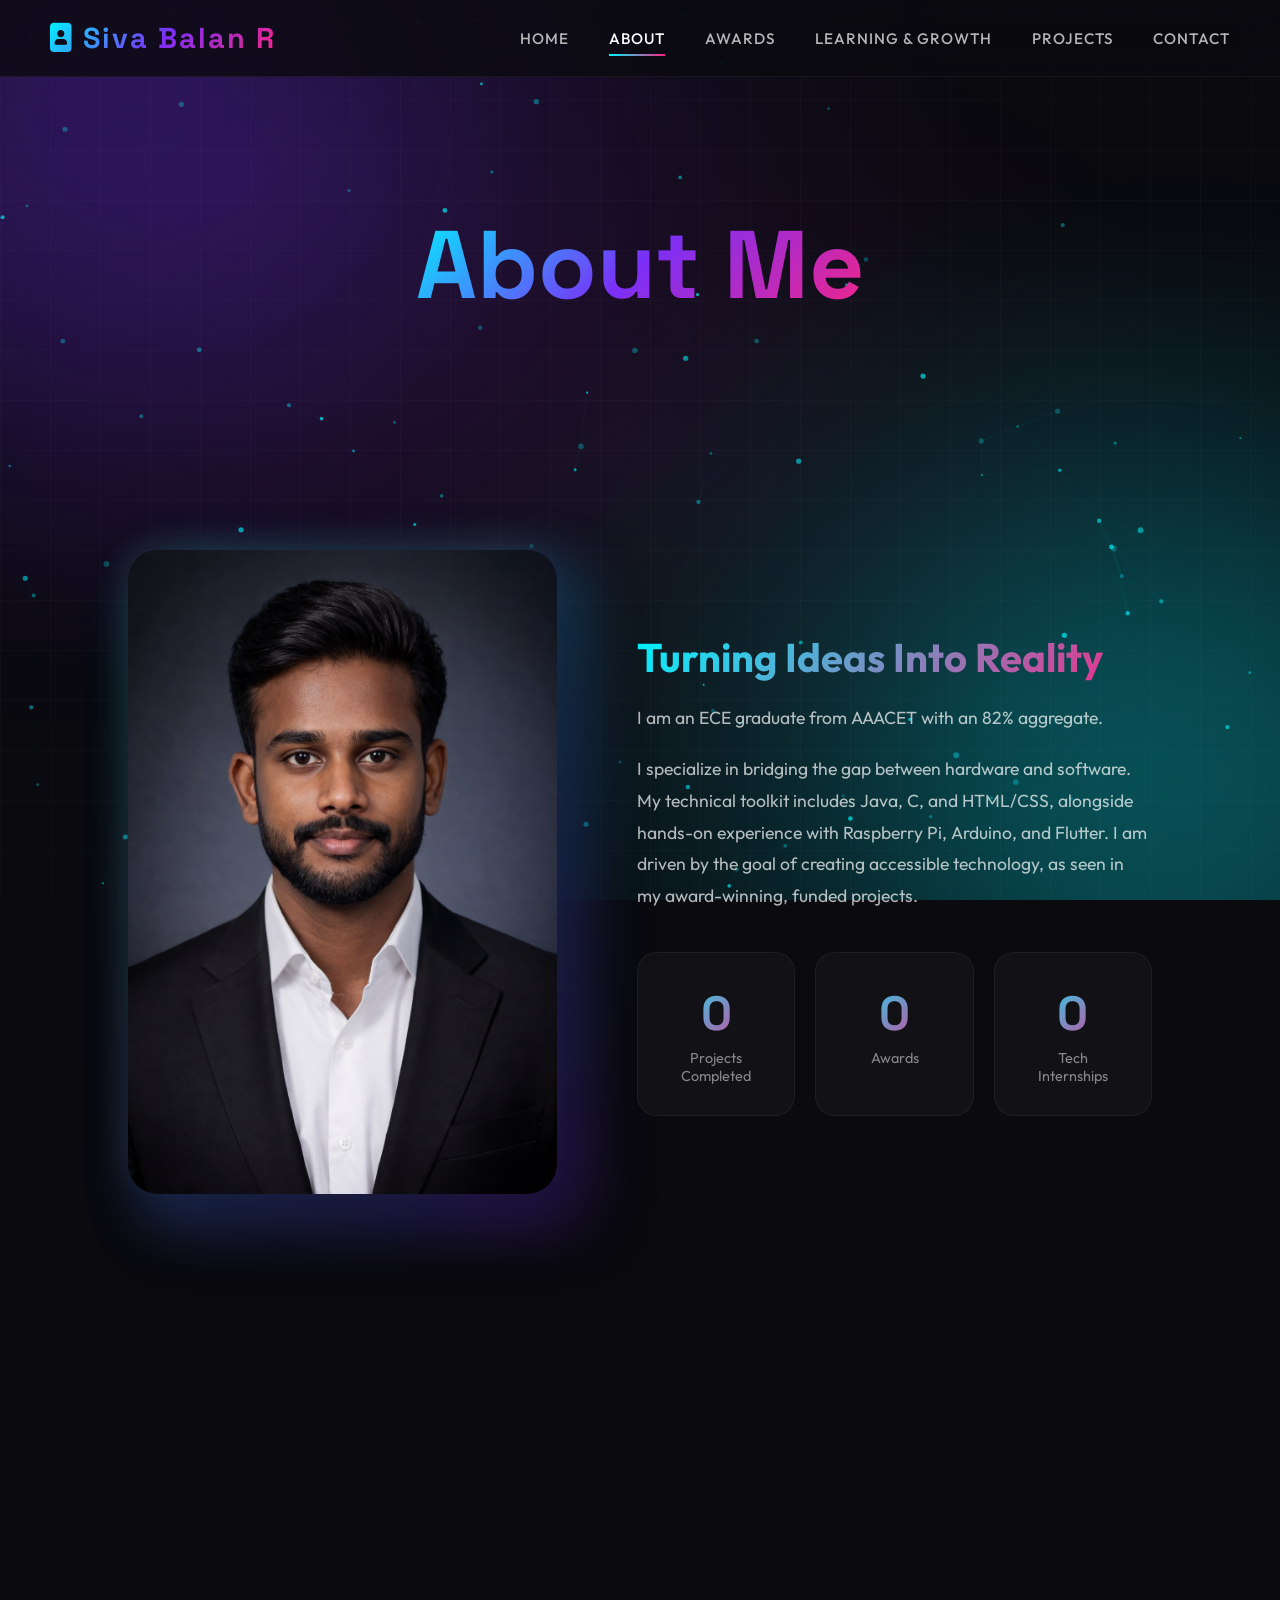
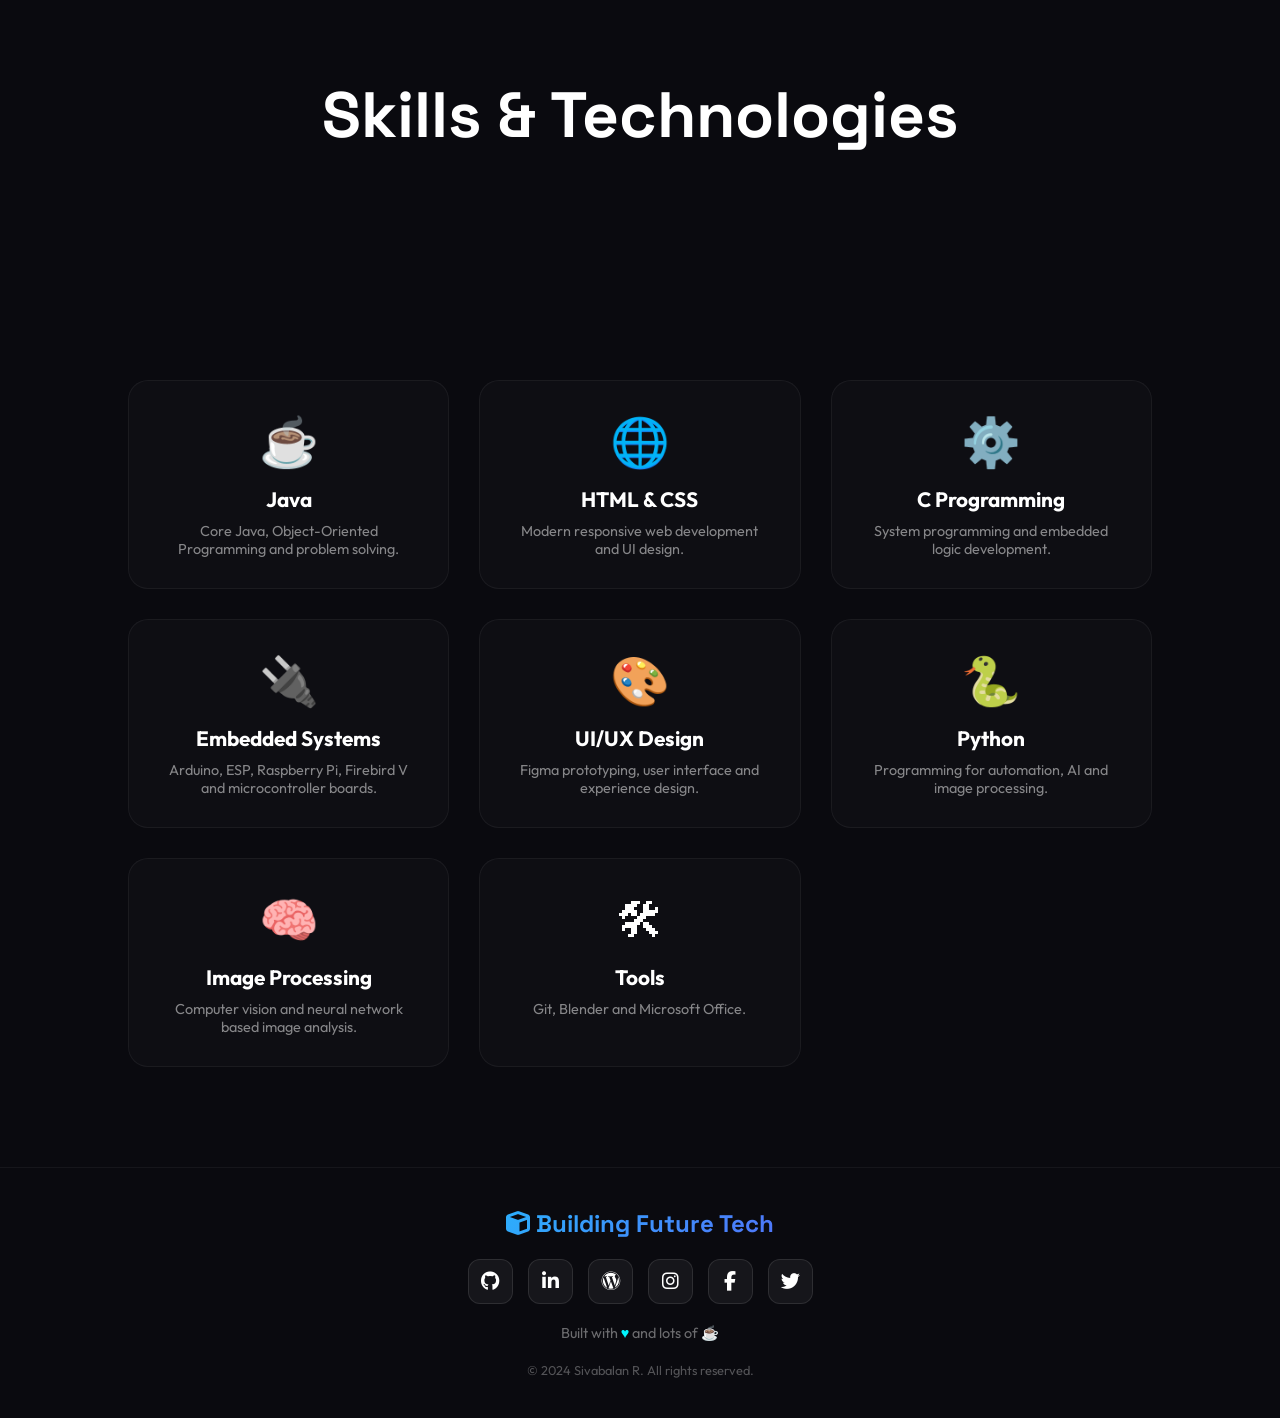
==== about.html @ 61c33114 "first commit" ====
<!-- about.html -->
<!DOCTYPE html>
<html lang="en">
<head>
    <meta charset="UTF-8">
    <meta name="viewport" content="width=device-width, initial-scale=1.0">
    <title>Portfolio | About Me</title>
    <link href="https://fonts.googleapis.com/css2?family=Outfit:wght@300;400;500;600;700;800&family=Space+Grotesk:wght@300;400;500;600;700&display=swap" rel="stylesheet">
    <link rel="stylesheet" href="https://cdnjs.cloudflare.com/ajax/libs/font-awesome/6.4.0/css/all.min.css">
    <link rel="stylesheet" href="css/Style.css">
</head>
<body>
    <div class="bg-container">
        <div class="bg-gradient"></div>
        <div class="bg-grid"></div>
        <div class="bg-glow bg-glow-1"></div>
        <div class="bg-glow bg-glow-2"></div>
        <canvas id="particles"></canvas>
    </div>

    <header>
        <div class="logo"><i class="fas fa-portrait"></i> Siva Balan R</div>
        <nav>
            <ul>
                <li><a href="index.html">Home</a></li>
                <li><a href="about.html" class="active">About</a></li>
                <li><a href="Awards.html">Awards</a></li>
                <li><a href="Course.html">Learning & Growth</a></li>
                <li><a href="projects.html">Projects</a></li>
                <li><a href="contact.html">Contact</a></li>
            </ul>
        </nav>
    </header>

    <section class="page-title"><h1>About Me</h1></section>

    <section class="about-section">
        <div class="about-container">
            <div class="about-image-wrapper">
                <div class="about-image-glow"></div>
                <img src="images/profile.png" alt="Profile" class="about-image">
            </div>
            <div class="about-content">
                <h2>Turning Ideas Into Reality</h2>
                <p>I am an ECE graduate from AAACET with an 82% aggregate. </p>
                <p>I specialize in bridging the gap between hardware and software. My technical toolkit includes Java, C, and HTML/CSS, alongside hands-on experience with Raspberry Pi, Arduino, and Flutter. I am driven by the goal of creating accessible technology, as seen in my award-winning, funded projects.</p>
                <div class="stats-grid">
                    <div class="stat-item"><div class="stat-number" data-count="5">0</div><div class="stat-label">Projects Completed</div></div>
                    <div class="stat-item"><div class="stat-number" data-count="10">0</div><div class="stat-label">Awards</div></div>
                    <div class="stat-item"><div class="stat-number" data-count="1">0</div><div class="stat-label">Tech Internships</div></div>
                </div>
            </div>
        </div>
    </section>

    <section class="skills-section">
        <div class="section-header"><h2 class="section-title">Skills & Technologies</h2></div>
        <div class="skills-grid">

    <div class="skill-card">
        <div class="skill-icon">☕</div>
        <h4>Java</h4>
        <p>Core Java, Object-Oriented Programming and problem solving.</p>
    </div>

    <div class="skill-card">
        <div class="skill-icon">🌐</div>
        <h4>HTML & CSS</h4>
        <p>Modern responsive web development and UI design.</p>
    </div>

    <div class="skill-card">
        <div class="skill-icon">⚙️</div>
        <h4>C Programming</h4>
        <p>System programming and embedded logic development.</p>
    </div>

    <div class="skill-card">
        <div class="skill-icon">🔌</div>
        <h4>Embedded Systems</h4>
        <p>Arduino, ESP, Raspberry Pi, Firebird V and microcontroller boards.</p>
    </div>

    <div class="skill-card">
        <div class="skill-icon">🎨</div>
        <h4>UI/UX Design</h4>
        <p>Figma prototyping, user interface and experience design.</p>
    </div>

    <div class="skill-card">
        <div class="skill-icon">🐍</div>
        <h4>Python</h4>
        <p>Programming for automation, AI and image processing.</p>
    </div>

    <div class="skill-card">
        <div class="skill-icon">🧠</div>
        <h4>Image Processing</h4>
        <p>Computer vision and neural network based image analysis.</p>
    </div>

    <div class="skill-card">
        <div class="skill-icon">🛠</div>
        <h4>Tools</h4>
        <p>Git, Blender and Microsoft Office.</p>
    </div>

</div>
    </section>

    <footer>
        <div class="footer-logo"><i class="fas fa-cube"></i> Building Future Tech</div>
        <div class="footer-social">
            <a href="https://github.com/siva-balan-1" target="_blank" rel="noopener noreferrer" class="social-link">
                <i class="fab fa-github"></i>
            </a>

            <a href="https://www.linkedin.com/in/siva-balan-r-466420249/" target="_blank" rel="noopener noreferrer" class="social-link">
                <i class="fab fa-linkedin-in"></i>
            </a>

            <a href="https://sivabalantechloky.wordpress.com" target="_blank" rel="noopener noreferrer" class="social-link">
              <i class="fab fa-wordpress"></i>
            </a>

            <a href="https://www.instagram.com/ps_devils_king_0_0_1/" target="_blank" rel="noopener noreferrer" class="social-link">
                <i class="fab fa-instagram"></i>
            </a>

            <a href="https://www.facebook.com/Sivabalan001/" target="_blank" rel="noopener noreferrer" class="social-link">
                <i class="fab fa-facebook-f"></i>
            </a>

            <a href="https://x.com/SivaBal77490741" target="_blank" rel="noopener noreferrer" class="social-link">
                <i class="fab fa-twitter"></i>
            </a>
        </div>
        <div class="footer-tagline"><p>Built with <span>♥</span> and lots of <span>☕</span></p></div>
        <div class="footer-credit"><p>© 2024 Sivabalan R. All rights reserved.</p></div>
    </footer>

    <script>
        const canvas = document.getElementById('particles');
        const ctx = canvas.getContext('2d');
        let particles = [];
        function resizeCanvas() { canvas.width = window.innerWidth; 
canvas.height = window.innerHeight; }
        resizeCanvas(); window.addEventListener('resize', resizeCanvas);
        class Particle { constructor() { this.x = Math.random() * 
canvas.width; this.y = Math.random() * canvas.height; this.size = 
Math.random() * 2 + 1; this.speedX = (Math.random() - 0.5) * 0.5; 
this.speedY = (Math.random() - 0.5) * 0.5; this.opacity = Math.random() * 
0.5 + 0.2; } update() { this.x += this.speedX; this.y += this.speedY; if 
(this.x < 0 || this.x > canvas.width) this.speedX *= -1; if (this.y < 0 || 
this.y > canvas.height) this.speedY *= -1; } draw() { ctx.beginPath(); 
ctx.arc(this.x, this.y, this.size, 0, Math.PI * 2); ctx.fillStyle = 
`rgba(0, 245, 255, ${this.opacity})`; ctx.fill(); } }
        for (let i = 0; i < 100; i++) particles.push(new Particle());
        function animateParticles() { ctx.clearRect(0, 0, canvas.width, 
canvas.height); particles.forEach(p => { p.update(); p.draw(); }); 
particles.forEach((p1, i) => { particles.slice(i + 1).forEach(p2 => { 
const dx = p1.x - p2.x, dy = p1.y - p2.y, dist = Math.sqrt(dx*dx + dy*dy); 
if (dist < 150) { ctx.beginPath(); ctx.strokeStyle = `rgba(0, 245, 255, 
${0.1 * (1 - dist/150)})`; ctx.lineWidth = 0.5; ctx.moveTo(p1.x, p1.y); 
ctx.lineTo(p2.x, p2.y); ctx.stroke(); } }); }); 
requestAnimationFrame(animateParticles); }
        animateParticles();
        
        // Counter Animation
        document.querySelectorAll('.stat-number').forEach(counter => {
            const target = parseInt(counter.getAttribute('data-count'));
            const duration = 2000, step = target / (duration/16);
            let current = 0;
            const update = () => { current += step; if (current < target) 
{ counter.textContent = Math.floor(current); 
requestAnimationFrame(update); } else counter.textContent = target + '+'; 
};
            new IntersectionObserver(e => { if(e[0].isIntersecting){ 
update(); this.unobserve(e[0].target); 
}}).observe(counter.closest('.stat-item'));
        });
    </script>
</body>
</html>
---- css/Style.css ----
/* ============================================
   PORTFOLIO STYLES - Shared CSS
   ============================================ */

/* Reset & Base */
* {
    margin: 0;
    padding: 0;
    box-sizing: border-box;
}

/* CSS Variables - Colors */
:root {
    --primary: #00f5ff;      /* Cyan - main color */
    --secondary: #7b2ff7;   /* Purple */
    --accent: #f72585;       /* Pink */
    --dark: #0a0a0f;        /* Dark background */
    --light: #ffffff;        /* White text */
}

/* Body */
body {
    font-family: 'Outfit', sans-serif;
    background: var(--dark);
    color: var(--light);
    overflow-x: hidden;
}

/* ============================================
   BACKGROUND EFFECTS
   ============================================ */
.bg-container {
    position: fixed;
    top: 0;
    left: 0;
    width: 100%;
    height: 100%;
    z-index: -1;
    overflow: hidden;
}

.bg-gradient {
    position: absolute;
    width: 100%;
    height: 100%;
    background: 
        radial-gradient(ellipse at 20% 20%, rgba(123, 47, 247, 0.15) 0%, transparent 50%),
        radial-gradient(ellipse at 80% 80%, rgba(0, 245, 255, 0.1) 0%, transparent 50%),
        radial-gradient(ellipse at 50% 50%, rgba(247, 37, 133, 0.05) 0%, transparent 70%);
}

.bg-grid {
    position: absolute;
    width: 100%;
    height: 100%;
    background-image: 
        linear-gradient(rgba(255,255,255,0.02) 1px, transparent 1px),
        linear-gradient(90deg, rgba(255,255,255,0.02) 1px, transparent 1px);
    background-size: 50px 50px;
    animation: gridMove 20s linear infinite;
}

@keyframes gridMove {
    0% { transform: perspective(500px) rotateX(60deg) translateY(0); }
    100% { transform: perspective(500px) rotateX(60deg) translateY(50px); 
}
}

.bg-glow {
    position: absolute;
    width: 600px;
    height: 600px;
    border-radius: 50%;
    filter: blur(150px);
    opacity: 0.3;
    animation: glowFloat 10s ease-in-out infinite;
}

.bg-glow-1 {
    background: var(--secondary);
    top: -200px;
    left: -200px;
}

.bg-glow-2 {
    background: var(--primary);
    bottom: -200px;
    right: -200px;
    animation-delay: -5s;
}

@keyframes glowFloat {
    0%, 100% { transform: translate(0, 0) scale(1); }
    50% { transform: translate(50px, 30px) scale(1.1); }
}

#particles {
    position: absolute;
    width: 100%;
    height: 100%;
}

/* ============================================
   HEADER / NAVIGATION
   ============================================ */
header {
    position: fixed;
    top: 0;
    left: 0;
    width: 100%;
    padding: 20px 50px;
    display: flex;
    justify-content: space-between;
    align-items: center;
    z-index: 1000;
    background: rgba(10, 10, 15, 0.8);
    backdrop-filter: blur(20px);
    border-bottom: 1px solid rgba(255, 255, 255, 0.05);
}

.logo {
    font-family: 'Space Grotesk', sans-serif;
    font-size: 1.8rem;
    font-weight: 800;
    background: linear-gradient(135deg, var(--primary), var(--secondary), var(--accent));
    -webkit-background-clip: text;
    -webkit-text-fill-color: transparent;
    letter-spacing: 2px;
}

nav ul {
    display: flex;
    list-style: none;
    gap: 40px;
}

nav a {
    color: rgba(255, 255, 255, 0.7);
    text-decoration: none;
    font-weight: 500;
    font-size: 0.95rem;
    position: relative;
    padding: 8px 0;
    transition: 0.3s;
    text-transform: uppercase;
    letter-spacing: 1px;
}

nav a::before {
    content: '';
    position: absolute;
    bottom: 0;
    left: 50%;
    width: 0;
    height: 2px;
    background: linear-gradient(90deg, var(--primary), var(--accent));
    transition: 0.3s;
    transform: translateX(-50%);
}

nav a:hover,
nav a.active {
    color: var(--light);
}

nav a:hover::before,
nav a.active::before {
    width: 100%;
}

/* ============================================
   HERO SECTION
   ============================================ */
.hero {
    min-height: 100vh;
    display: flex;
    align-items: center;
    justify-content: center;
    position: relative;
    padding: 0 10%;
}

.hero-content {
    text-align: center;
    z-index: 1;
}

.hero-badge {
    display: inline-block;
    padding: 10px 25px;
    background: rgba(255, 255, 255, 0.05);
    border: 1px solid rgba(255, 255, 255, 0.1);
    border-radius: 50px;
    font-size: 0.9rem;
    color: var(--primary);
    margin-bottom: 30px;
    backdrop-filter: blur(10px);
    animation: fadeInUp 0.8s ease forwards;
}

.hero h1 {
    font-family: 'Space Grotesk', sans-serif;
    font-size: clamp(3rem, 8vw, 7rem);
    font-weight: 800;
    line-height: 1.1;
    margin-bottom: 20px;
    animation: fadeInUp 0.8s ease 0.2s forwards;
    opacity: 0;
}

.hero h1 .line {
    display: block;
}

.hero h1 .gradient-text {
    background: linear-gradient(135deg, var(--primary), var(--secondary), var(--accent));
    -webkit-background-clip: text;
    -webkit-text-fill-color: transparent;
    background-size: 200% 200%;
    animation: gradientShift 5s ease infinite;
}

@keyframes gradientShift {
    0%, 100% { background-position: 0% 50%; }
    50% { background-position: 100% 50%; }
}

.hero p {
    font-size: 1.3rem;
    color: rgba(255, 255, 255, 0.6);
    max-width: 600px;
    margin: 0 auto 40px;
    animation: fadeInUp 0.8s ease 0.4s forwards;
    opacity: 0;
}

.hero-buttons {
    display: flex;
    gap: 20px;
    justify-content: center;
    animation: fadeInUp 0.8s ease 0.6s forwards;
    opacity: 0;
}

@keyframes fadeInUp {
    from {
        opacity: 0;
        transform: translateY(30px);
    }
    to {
        opacity: 1;
        transform: translateY(0);
    }
}

/* Buttons */
.btn {
    padding: 16px 40px;
    font-size: 1rem;
    font-weight: 600;
    border-radius: 50px;
    text-decoration: none;
    transition: all 0.4s;
    text-transform: uppercase;
    letter-spacing: 1px;
}

.btn-primary {
    background: linear-gradient(135deg, var(--primary), var(--secondary));
    color: var(--dark);
    border: none;
    box-shadow: 0 10px 40px rgba(0, 245, 255, 0.3);
}

.btn-primary:hover {
    transform: translateY(-5px) scale(1.05);
    box-shadow: 0 20px 60px rgba(0, 245, 255, 0.5);
}

.btn-outline {
    background: transparent;
    color: var(--light);
    border: 2px solid rgba(255, 255, 255, 0.3);
}

.btn-outline:hover {
    border-color: var(--primary);
    transform: translateY(-5px);
}

/* ============================================
   FLOATING SHAPES
   ============================================ */
.floating-shapes {
    position: absolute;
    width: 100%;
    height: 100%;
    pointer-events: none;
}

.shape {
    position: absolute;
    border: 2px solid rgba(255, 255, 255, 0.1);
    animation: float 6s ease-in-out infinite;
}

.shape-1 {
    width: 100px;
    height: 100px;
    top: 20%;
    left: 10%;
    border-radius: 30% 70% 70% 30% / 30% 30% 70% 70%;
}

.shape-2 {
    width: 150px;
    height: 150px;
    top: 60%;
    right: 15%;
    border-radius: 50%;
    animation-delay: -2s;
}

.shape-3 {
    width: 80px;
    height: 80px;
    bottom: 20%;
    left: 20%;
    border-radius: 50% 0 50% 0;
    animation-delay: -4s;
}

.shape-4 {
    width: 120px;
    height: 120px;
    top: 30%;
    right: 25%;
    transform: rotate(45deg);
    animation-delay: -1s;
}

@keyframes float {
    0%, 100% {
        transform: translateY(0) rotate(0deg);
        opacity: 0.3;
    }
    50% {
        transform: translateY(-30px) rotate(10deg);
        opacity: 0.6;
    }
}

/* Scroll Indicator */
.scroll-indicator {
    position: absolute;
    bottom: 40px;
    left: 50%;
    transform: translateX(-50%);
    display: flex;
    flex-direction: column;
    align-items: center;
    gap: 10px;
}

.scroll-indicator span {
    font-size: 0.8rem;
    color: rgba(255, 255, 255, 0.5);
    text-transform: uppercase;
    letter-spacing: 2px;
}

.mouse {
    width: 26px;
    height: 40px;
    border: 2px solid rgba(255, 255, 255, 0.5);
    border-radius: 20px;
    position: relative;
}

.mouse::before {
    content: '';
    position: absolute;
    top: 8px;
    left: 50%;
    width: 4px;
    height: 8px;
    background: var(--primary);
    border-radius: 2px;
    transform: translateX(-50%);
    animation: scrollMouse 2s ease-in-out infinite;
}

@keyframes scrollMouse {
    0%, 100% { opacity: 1; top: 8px; }
    50% { opacity: 0.3; top: 20px; }
}

/* ============================================
   PAGE & SECTION TITLES
   ============================================ */
.page-title, .section-title {
    min-height: 50vh;
    display: flex;
    align-items: center;
    justify-content: center;
    padding-top: 80px; /* adds space from top */
}

/* Projects page H1 title */
.page-title h1 {
    font-family: 'Space Grotesk', sans-serif;
    font-size: clamp(3rem, 8vw, 6rem);
    font-weight: 800;
    text-align: center;
    animation: titleFloat 3s ease-in-out infinite;
    background: linear-gradient(135deg, var(--primary), var(--secondary), var(--accent));
    -webkit-background-clip: text;
    -webkit-text-fill-color: transparent;
}

/* Achievements & other section H2 titles */
.section-title h2 {
    font-family: 'Space Grotesk', sans-serif;
    font-size: clamp(3rem, 8vw, 6rem);
    font-weight: 800;
    text-align: center;
    animation: titleFloat 3s ease-in-out infinite;
    background: linear-gradient(135deg, var(--primary), var(--secondary), var(--accent));
    -webkit-background-clip: text;
    -webkit-text-fill-color: transparent;
}

/* Floating animation */
@keyframes titleFloat {
    0%, 100% { transform: translateY(0); }
    50% { transform: translateY(-15px); }
}

/* ============================================
   SECTIONS GENERAL
   ============================================ */
.features,
.about-section,
.services-section,
.projects-section,
.skills-section,
.contact-section {
    min-height: 100vh;
    padding: 100px 10%;
    position: relative;
}

.section-header {
    text-align: center;
    margin-bottom: 80px;
}

.section-title {
    font-family: 'Space Grotesk', sans-serif;
    font-size: clamp(2.5rem, 5vw, 4rem);
    font-weight: 700;
}

/* ============================================
   FEATURES / SERVICES CARDS
   ============================================ */
.features-container,
.services-grid {
    display: grid;
    grid-template-columns: repeat(auto-fit, minmax(300px, 1fr));
    gap: 30px;
}

.feature-card,
.service-card {
    padding: 40px;
    background: rgba(255, 255, 255, 0.02);
    border: 1px solid rgba(255, 255, 255, 0.05);
    border-radius: 30px;
    text-align: center;
    transition: all 0.4s;
}

.feature-card:hover,
.service-card:hover {
    transform: translateY(-15px);
    border-color: var(--primary);
    box-shadow: 0 20px 50px rgba(0, 245, 255, 0.1);
}

.feature-icon,
.service-icon {
    width: 80px;
    height: 80px;
    background: linear-gradient(135deg, var(--primary), var(--secondary));
    border-radius: 20px;
    display: flex;
    align-items: center;
    justify-content: center;
    font-size: 2rem;
    margin: 0 auto 25px;
}

.feature-card h3,
.service-card h3 {
    font-size: 1.5rem;
    margin-bottom: 15px;
}

.feature-card p,
.service-card p {
    color: rgba(255, 255, 255, 0.6);
    line-height: 1.7;
}

/* ============================================
   ABOUT SECTION
   ============================================ */
.about-container {
    display: grid;
    grid-template-columns: 1fr 1.2fr;
    gap: 80px;
    align-items: center;
}

.about-image-wrapper {
    position: relative;
    perspective: 1000px;
}

.about-image {
    width: 100%;
    border-radius: 30px;
    transform: rotateY(0deg) rotateX(0deg);
    transition: all 0.5s ease;
    box-shadow: 30px 30px 60px rgba(0, 0, 0, 0.5), -10px -10px 30px 
rgba(255, 255, 255, 0.05);
}

.about-image-wrapper:hover .about-image {
    transform: rotateY(10deg) rotateX(5deg) translateZ(20px);
}

.about-image-glow {
    position: absolute;
    width: 100%;
    height: 100%;
    background: linear-gradient(135deg, var(--primary), var(--secondary));
    border-radius: 30px;
    top: 20px;
    left: 20px;
    z-index: -1;
    opacity: 0.5;
    filter: blur(30px);
}

.about-content h2 {
    font-size: 2.5rem;
    margin-bottom: 20px;
    background: linear-gradient(135deg, var(--primary), var(--accent));
    -webkit-background-clip: text;
    -webkit-text-fill-color: transparent;
}

.about-content p {
    font-size: 1.1rem;
    color: rgba(255, 255, 255, 0.7);
    line-height: 1.8;
    margin-bottom: 20px;
}

/* Stats */
.stats-grid {
    display: grid;
    grid-template-columns: repeat(3, 1fr);
    gap: 20px;
    margin-top: 40px;
}

.stat-item {
    text-align: center;
    padding: 30px;
    background: rgba(255, 255, 255, 0.03);
    border: 1px solid rgba(255, 255, 255, 0.05);
    border-radius: 20px;
    transition: all 0.3s;
}

.stat-item:hover {
    transform: translateY(-10px);
    background: rgba(255, 255, 255, 0.08);
    border-color: var(--primary);
}

.stat-number {
    font-family: 'Space Grotesk', sans-serif;
    font-size: 3rem;
    font-weight: 700;
    background: linear-gradient(135deg, var(--primary), var(--accent));
    -webkit-background-clip: text;
    -webkit-text-fill-color: transparent;
}

.stat-label {
    font-size: 0.9rem;
    color: rgba(255, 255, 255, 0.5);
    margin-top: 5px;
}

/* Skills Grid */
.skills-grid {
    display: grid;
    grid-template-columns: repeat(auto-fit, minmax(250px, 1fr));
    gap: 30px;
}

.skill-card {
    padding: 30px;
    background: rgba(255, 255, 255, 0.02);
    border: 1px solid rgba(255, 255, 255, 0.05);
    border-radius: 20px;
    text-align: center;
    transition: all 0.4s;
}

.skill-card:hover {
    transform: translateY(-10px) rotateX(5deg);
    border-color: rgba(255, 255, 255, 0.2);
}

.skill-icon {
    font-size: 3rem;
    margin-bottom: 15px;
}

.skill-card h4 {
    font-size: 1.3rem;
    margin-bottom: 10px;
}

.skill-card p {
    font-size: 0.9rem;
    color: rgba(255, 255, 255, 0.5);
}

/* ============================================
   PROJECTS GRID
   ============================================ */
.projects-grid {
    display: grid;
    grid-template-columns: repeat(auto-fit, minmax(400px, 1fr));
    gap: 40px;
}

.project-card {
    border-radius: 30px;
    overflow: hidden;
    position: relative;
    aspect-ratio: 4/3;
    cursor: pointer;
    transform-style: preserve-3d;
    transition: all 0.5s ease;
}

.project-card:hover {
    transform: translateZ(30px) scale(1.02);
}

.project-image {
    position: absolute;
    width: 100%;
    height: 100%;
}

.project-image img {
    width: 100%;
    height: 100%;
    object-fit: cover;
    transition: all 0.5s ease;
}

.project-card:hover .project-image img {
    transform: scale(1.1);
}

.project-overlay {
    position: absolute;
    width: 100%;
    height: 100%;
    background: linear-gradient(to top, rgba(10, 10, 15, 0.95) 0%, 
transparent 60%);
    display: flex;
    flex-direction: column;
    justify-content: flex-end;
    padding: 40px;
    transition: all 0.4s ease;
}

.project-card:hover .project-overlay {
    background: linear-gradient(to top, rgba(10, 10, 15, 0.98) 0%, 
rgba(123, 47, 247, 0.3) 100%);
}

.project-tag {
    display: inline-block;
    padding: 8px 16px;
    background: rgba(0, 245, 255, 0.2);
    border: 1px solid var(--primary);
    border-radius: 20px;
    font-size: 0.8rem;
    color: var(--primary);
    margin-bottom: 15px;
    width: fit-content;
    transform: translateY(20px);
    opacity: 0;
    transition: all 0.4s ease;
}

.project-card:hover .project-tag {
    transform: translateY(0);
    opacity: 1;
}

.project-card h3 {
    font-size: 1.8rem;
    margin-bottom: 10px;
    transform: translateY(20px);
    opacity: 0;
    transition: all 0.4s ease 0.1s;
}

.project-card:hover h3 {
    transform: translateY(0);
    opacity: 1;
}

.project-card p {
    color: rgba(255, 255, 255, 0.7);
    transform: translateY(20px);
    opacity: 0;
    transition: all 0.4s ease 0.2s;
}

.project-card:hover p {
    transform: translateY(0);
    opacity: 1;
}

.view-btn {
    display: inline-block;
    margin-top: 15px;
    padding: 10px 25px;
    background: linear-gradient(135deg, var(--primary), var(--secondary));
    color: var(--dark);
    border-radius: 25px;
    font-weight: 600;
    text-decoration: none;
    transform: translateY(20px);
    opacity: 0;
    transition: all 0.4s ease 0.3s;
}

.project-card:hover .view-btn {
    transform: translateY(0);
    opacity: 1;
}

/* ============================================
   PROJECT DETAIL PAGE
   ============================================ */
.back-btn {
    display: inline-flex;
    align-items: center;
    gap: 10px;
    padding: 12px 25px;
    background: rgba(255,255,255,0.1);
    border: 1px solid rgba(255,255,255,0.2);
    border-radius: 30px;
    color: var(--light);
    text-decoration: none;
    margin: 100px 10% 30px;
    transition: all 0.3s;
}

.back-btn:hover {
    background: var(--primary);
    color: var(--dark);
    transform: translateX(-5px);
}

.project-detail {
    padding: 0 10% 50px;
}

.project-header {
    margin-bottom: 50px;
}

.project-header h1 {
    font-family: 'Space Grotesk', sans-serif;
    font-size: clamp(2.5rem, 5vw, 4rem);
    margin-bottom: 20px;
}

.project-header p {
    font-size: 1.2rem;
    color: rgba(255,255,255,0.7);
    line-height: 1.8;
    max-width: 800px;
}

.project-image-full {
    width: 100%;
    height: 400px;
    border-radius: 30px;
    overflow: hidden;
    margin-bottom: 50px;
}

.project-image-full img {
    width: 100%;
    height: 100%;
    object-fit: cover;
}

.project-info-grid {
    display: grid;
    grid-template-columns: 2fr 1fr;
    gap: 50px;
}

.project-description h2,
.project-tech h2 {
    font-size: 1.8rem;
    margin-bottom: 20px;
    color: var(--primary);
}

.project-description p {
    font-size: 1.1rem;
    color: rgba(255,255,255,0.7);
    line-height: 1.8;
    margin-bottom: 20px;
}

.project-description ul {
    list-style: none;
}

.project-description li {
    padding: 10px 0;
    border-bottom: 1px solid rgba(255,255,255,0.1);
}

.project-description li::before {
    content: '✓';
    color: var(--primary);
    margin-right: 10px;
}

.tech-stack {
    display: flex;
    flex-wrap: wrap;
    gap: 10px;
}

.tech-item {
    padding: 10px 20px;
    background: rgba(255,255,255,0.05);
    border: 1px solid rgba(255,255,255,0.1);
    border-radius: 10px;
    font-size: 0.9rem;
}

.project-links {
    display: flex;
    gap: 20px;
    margin-top: 40px;
}

.project-link-btn {
    padding: 15px 30px;
    background: linear-gradient(135deg, var(--primary), var(--secondary));
    color: var(--dark);
    border-radius: 30px;
    text-decoration: none;
    font-weight: 600;
    transition: all 0.3s;
}

.project-link-btn:hover {
    transform: translateY(-5px);
    box-shadow: 0 10px 30px rgba(0,245,255,0.3);
}

/* ============================================
   CONTACT SECTION
   ============================================ */
.contact-section {
    display: flex;
    align-items: center;
    min-height: 60vh;
}

.contact-container {
    display: grid;
    grid-template-columns: 1fr 1.2fr;
    gap: 80px;
    width: 100%;
}

.contact-info h2 {
    font-family: 'Space Grotesk', sans-serif;
    font-size: 3rem;
    margin-bottom: 20px;
    line-height: 1.2;
}

.contact-info h2 span {
    background: linear-gradient(135deg, var(--primary), var(--accent));
    -webkit-background-clip: text;
    -webkit-text-fill-color: transparent;
}

.contact-info > p {
    color: rgba(255, 255, 255, 0.6);
    font-size: 1.1rem;
    line-height: 1.8;
    margin-bottom: 40px;
}

.contact-methods {
    display: flex;
    flex-direction: column;
    gap: 20px;
}

.contact-method {
    display: flex;
    align-items: center;
    gap: 20px;
    padding: 20px;
    background: rgba(255, 255, 255, 0.02);
    border: 1px solid rgba(255, 255, 255, 0.05);
    border-radius: 15px;
    transition: all 0.3s;
}

.contact-method:hover {
    background: rgba(255, 255, 255, 0.05);
    border-color: var(--primary);
    transform: translateX(10px);
}

.contact-method-icon {
    width: 50px;
    height: 50px;
    background: linear-gradient(135deg, rgba(0, 245, 255, 0.2), rgba(123, 47, 247, 0.2));
    border-radius: 12px;
    display: flex;
    align-items: center;
    justify-content: center;
    font-size: 1.5rem;
}
.contact-method{
    transition: all 0.3s ease;
    border: 1px solid rgba(255,255,255,0.1);
}

.contact-method:hover{
    transform: translateY(-5px);
    box-shadow: 0 10px 25px rgba(0,255,255,0.3);
    border: 1px solid rgba(0,255,255,0.4);
}

.contact-method-icon{
    transition: all 0.3s ease;
}

.contact-method:hover .contact-method-icon{
    transform: scale(1.1);
    color: #00e6ff;
}
.contact-method-text a{
    color:#00e6ff;
    text-decoration:none;
}

.contact-method-text a:hover{
    color:#ffffff;
}

.contact-method-text h4 {
    font-size: 1rem;
    margin-bottom: 5px;
}

.contact-method-text p {
    color: rgba(255, 255, 255, 0.5);
    font-size: 0.9rem;
}

/* Contact Form */
.contact-form {
    padding: 50px;
    background: rgba(255, 255, 255, 0.02);
    border: 1px solid rgba(255, 255, 255, 0.05);
    border-radius: 30px;
    backdrop-filter: blur(20px);
}

.form-row {
    display: grid;
    grid-template-columns: 1fr 1fr;
    gap: 20px;
}

.form-group {
    margin-bottom: 25px;
}

.form-group label {
    display: block;
    margin-bottom: 10px;
    font-size: 0.9rem;
    color: rgba(255, 255, 255, 0.7);
}

.form-group input,
.form-group textarea {
    width: 100%;
    padding: 18px 25px;
    background: rgba(255, 255, 255, 0.03);
    border: 1px solid rgba(255, 255, 255, 0.1);
    border-radius: 15px;
    color: var(--light);
    font-size: 1rem;
    font-family: inherit;
    transition: all 0.3s;
}

.form-group input:focus,
.form-group textarea:focus {
    outline: none;
    border-color: var(--primary);
    background: rgba(255, 255, 255, 0.05);
    box-shadow: 0 0 20px rgba(0, 245, 255, 0.1);
}

.form-group textarea {
    min-height: 150px;
    resize: vertical;
}

.submit-btn {
    width: 100%;
    padding: 20px;
    font-size: 1.1rem;
    font-weight: 600;
    color: var(--dark);
    background: linear-gradient(135deg, var(--primary), var(--secondary));
    border: none;
    border-radius: 15px;
    cursor: pointer;
    transition: all 0.4s;
    text-transform: uppercase;
    letter-spacing: 1px;
}

.submit-btn:hover {
    transform: translateY(-5px);
    box-shadow: 0 20px 50px rgba(0, 245, 255, 0.4);
}

/* ============================================
   FOOTER
   ============================================ */
footer {
    padding: 40px 10%;
    border-top: 1px solid rgba(255, 255, 255, 0.05);
    text-align: center;
}

.footer-logo {
    font-family: 'Space Grotesk', sans-serif;
    font-size: 1.5rem;
    font-weight: 700;
    background: linear-gradient(135deg, var(--primary), var(--secondary));
    -webkit-background-clip: text;
    -webkit-text-fill-color: transparent;
    margin-bottom: 20px;
}


.footer-social {
    display: flex;
    justify-content: center;
    gap: 15px;
    margin-bottom: 20px;
}

.social-link {
    width: 45px;
    height: 45px;
    display: flex;
    align-items: center;
    justify-content: center;
    background: rgba(255, 255, 255, 0.05);
    border: 1px solid rgba(255, 255, 255, 0.1);
    border-radius: 12px;
    color: var(--light);
    text-decoration: none;
    font-size: 1.2rem;
    transition: all 0.3s;
}

.social-link:hover {
    background: linear-gradient(135deg, var(--primary), var(--secondary));
    border-color: transparent;
    transform: translateY(-5px);
}

.footer-tagline p {
    color: rgba(255, 255, 255, 0.4);
    font-size: 0.9rem;
}

.footer-tagline span {
    color: var(--primary);
}

.footer-credit {
    margin-top: 20px;
    color: rgba(255, 255, 255, 0.3);
    font-size: 0.8rem;
}
.footer-credit span {
    color: var(--primary);
}
/* ============================================
   RESPONSIVE DESIGN
   ============================================ */
@media (max-width: 1024px) {
    .about-container,
    .contact-container,
    .project-info-grid {
        grid-template-columns: 1fr;
        gap: 50px;
    }
    
    .about-image-wrapper {
        
        order: -1;
        max-width: 400px;
        margin: 0 auto;
    }
}

@media (max-width: 768px) {
    header {
        padding: 15px 20px;
    }
    
    .logo {
        font-size: 1.3rem;
    }
    
    nav ul {
        gap: 15px;
    }
    
    nav a {
        font-size: 0.8rem;
    }
    
    .hero {
        padding: 0 5%;
    }
    
    .hero-buttons {
        flex-direction: column;
    }
    
    .btn {
        width: 100%;
        text-align: center;
    }
    
    .features-container,
    .services-grid,
    .skills-grid,
    .projects-grid {
        grid-template-columns: 1fr;
    }
    
    .stats-grid {
        grid-template-columns: 1fr;
    }
    
    .form-row {
        grid-template-columns: 1fr;
    }
    
    .footer-content {
        flex-direction: column;
        gap: 30px;
        text-align: center;
    }
    
    .back-btn {
        margin: 100px 5% 30px;
    }
    
    .project-detail {
        padding: 0 5% 50px;
    }
}
/* Awards section */

/* Gallery CSS */
.gallery-modal{
    position:fixed;
    top:0;
    left:0;
    width:100%;
    height:100%;
    background:rgba(0,0,0,0.95);
    display:none;
    align-items:center;
    justify-content:center;
    z-index:9999;
}
.gallery-content{
    position:relative;
    display:flex;
    align-items:center;
    justify-content:center;
}
.gallery-content img{
    max-width:80%;
    max-height:80vh;
    border-radius:10px;
    box-shadow:0 20px 50px rgba(0,0,0,0.8);
}
.nav-btn{
    background:rgba(255,255,255,0.2);
    border:none;
    color:white;
    font-size:30px;
    padding:15px 20px;
    cursor:pointer;
    margin:20px;
    border-radius:8px;
}
/* extra */
/* .courses-photo-booths {
    display: grid;
    grid-template-columns: repeat(auto-fit, minmax(300px, 1fr));
    gap: 30px;
    padding: 20px 0;
}

.photo-booth-card {
    background: transparent;
    padding: 15px;
    border-radius: 12px;
    box-shadow: 0 6px 20px rgba(0,0,0,0.15);
    text-align: center;
} */
.courses-photo-booths {
    display: grid;
    grid-template-columns: repeat(auto-fit, minmax(280px, 1fr));
    grid-template-columns: repeat(2, 1fr); /* 2 columns per row */
    gap: 30px; /* space between cards */
    padding: 20px;
}

.photo-booth-card {
    background: transparent;
    padding: 15px;
    border-radius: 12px;
    box-shadow: 0 6px 20px rgba(0,0,0,0.15);
    text-align: center;
}


.photo-booth-card h3 {
    margin-bottom: 15px;
}

.carousel-container {
    position: relative;
    overflow: hidden;
    border-radius: 10px;
    box-shadow: 0 5px 15px rgba(0,0,0,0.1);
}

.carousel-track {
    display: flex;
    transition: transform 0.5s ease-in-out;
}

.carousel-track img {
    width: 100%;
    flex-shrink: 0;
    object-fit: cover;
}

.carousel-btn {
    position: absolute;
    top: 50%;
    transform: translateY(-50%);
    background: rgba(0,0,0,0.5);
    color: transparent;
    border: none;
    font-size: 24px;
    padding: 5px 10px;
    cursor: pointer;
    border-radius: 5px;
}

.carousel-btn.prev {
    left: 10px;
}

.carousel-btn.next {
    right: 10px;
}
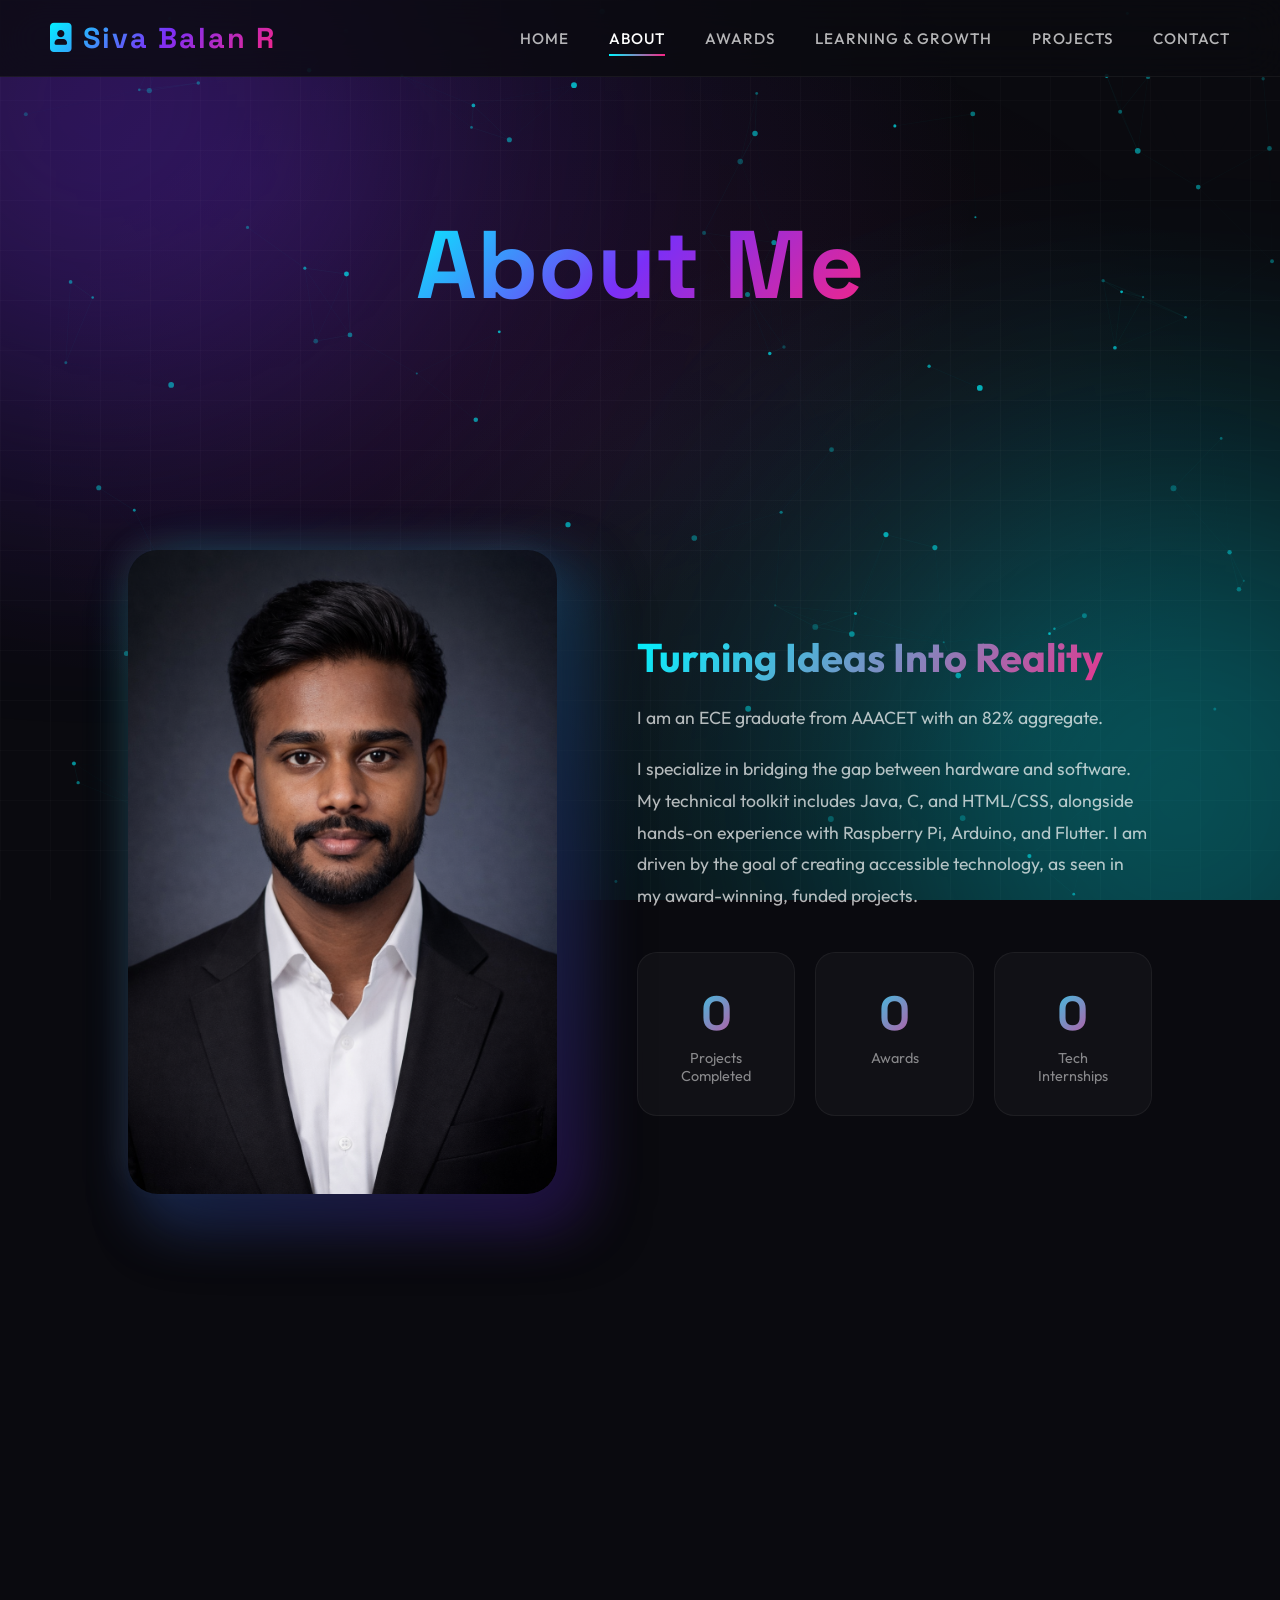
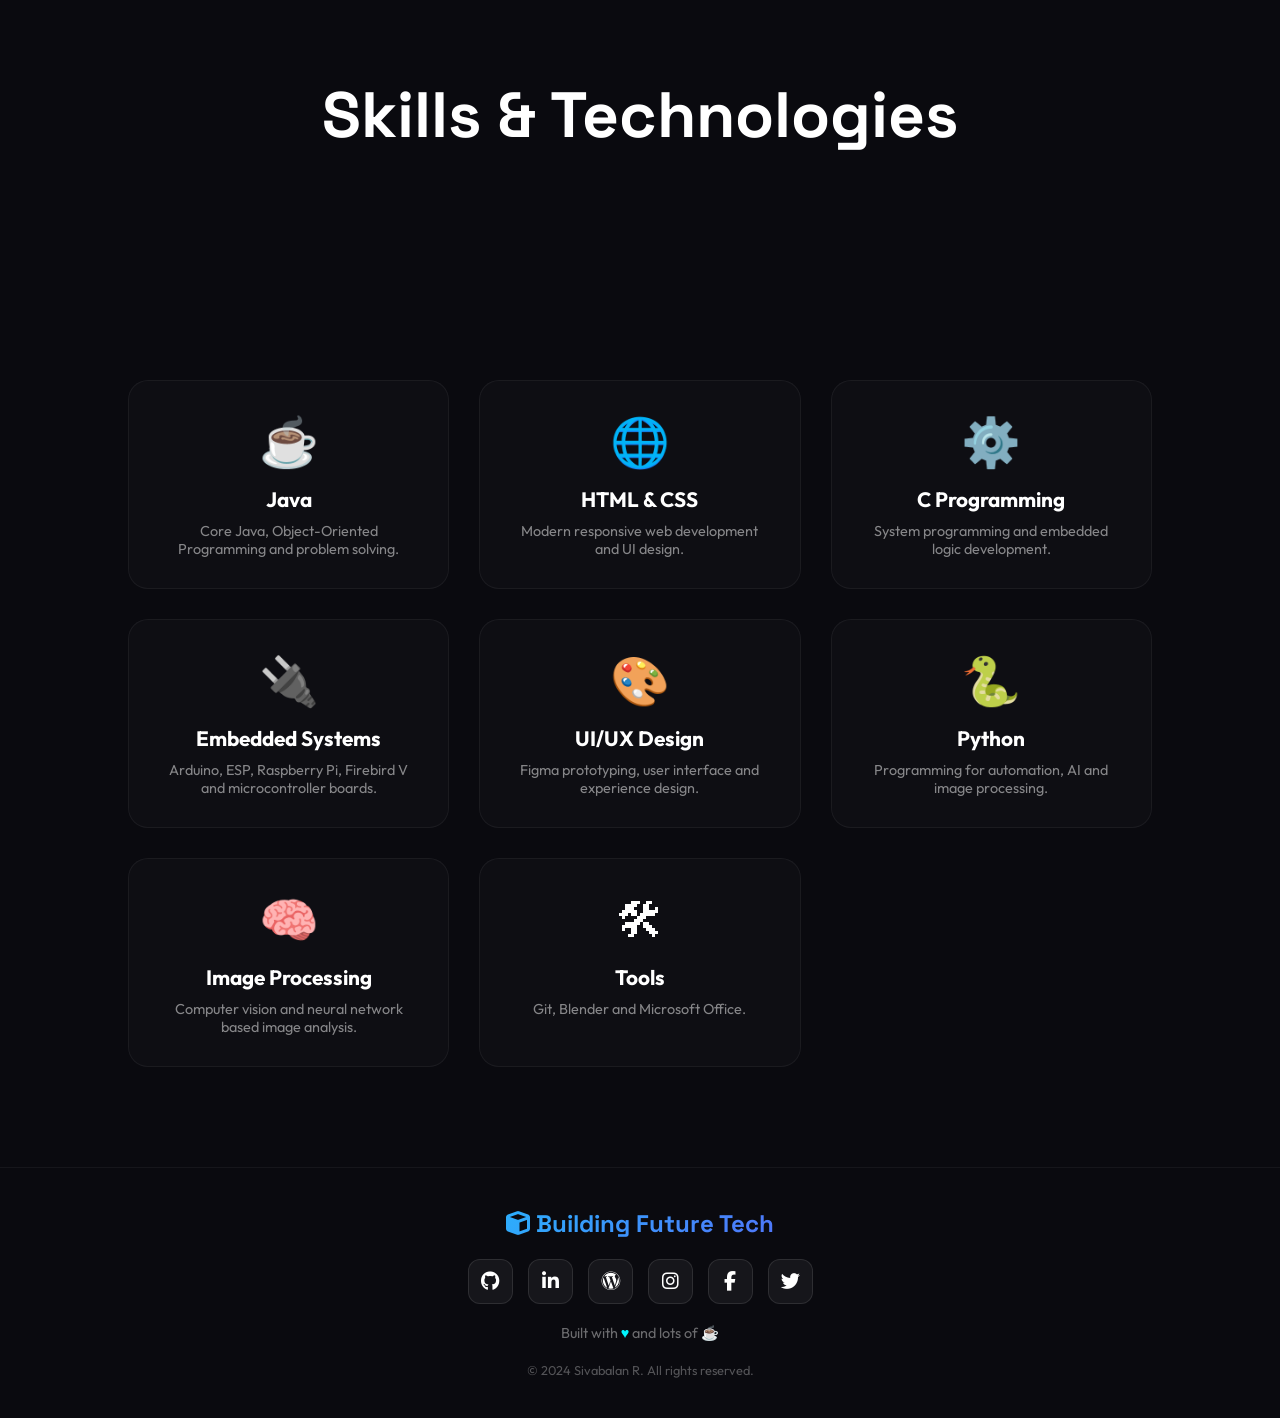
==== commit 395dd105: "second commit" ====
--- a/about.html
+++ b/about.html
@@ -8,6 +8,7 @@
     <link href="https://fonts.googleapis.com/css2?family=Outfit:wght@300;400;500;600;700;800&family=Space+Grotesk:wght@300;400;500;600;700&display=swap" rel="stylesheet">
     <link rel="stylesheet" href="https://cdnjs.cloudflare.com/ajax/libs/font-awesome/6.4.0/css/all.min.css">
     <link rel="stylesheet" href="css/Style.css">
+    <link href="images/briefcase.png" rel="apple-touch-icon">
 </head>
 <body>
     <div class="bg-container">
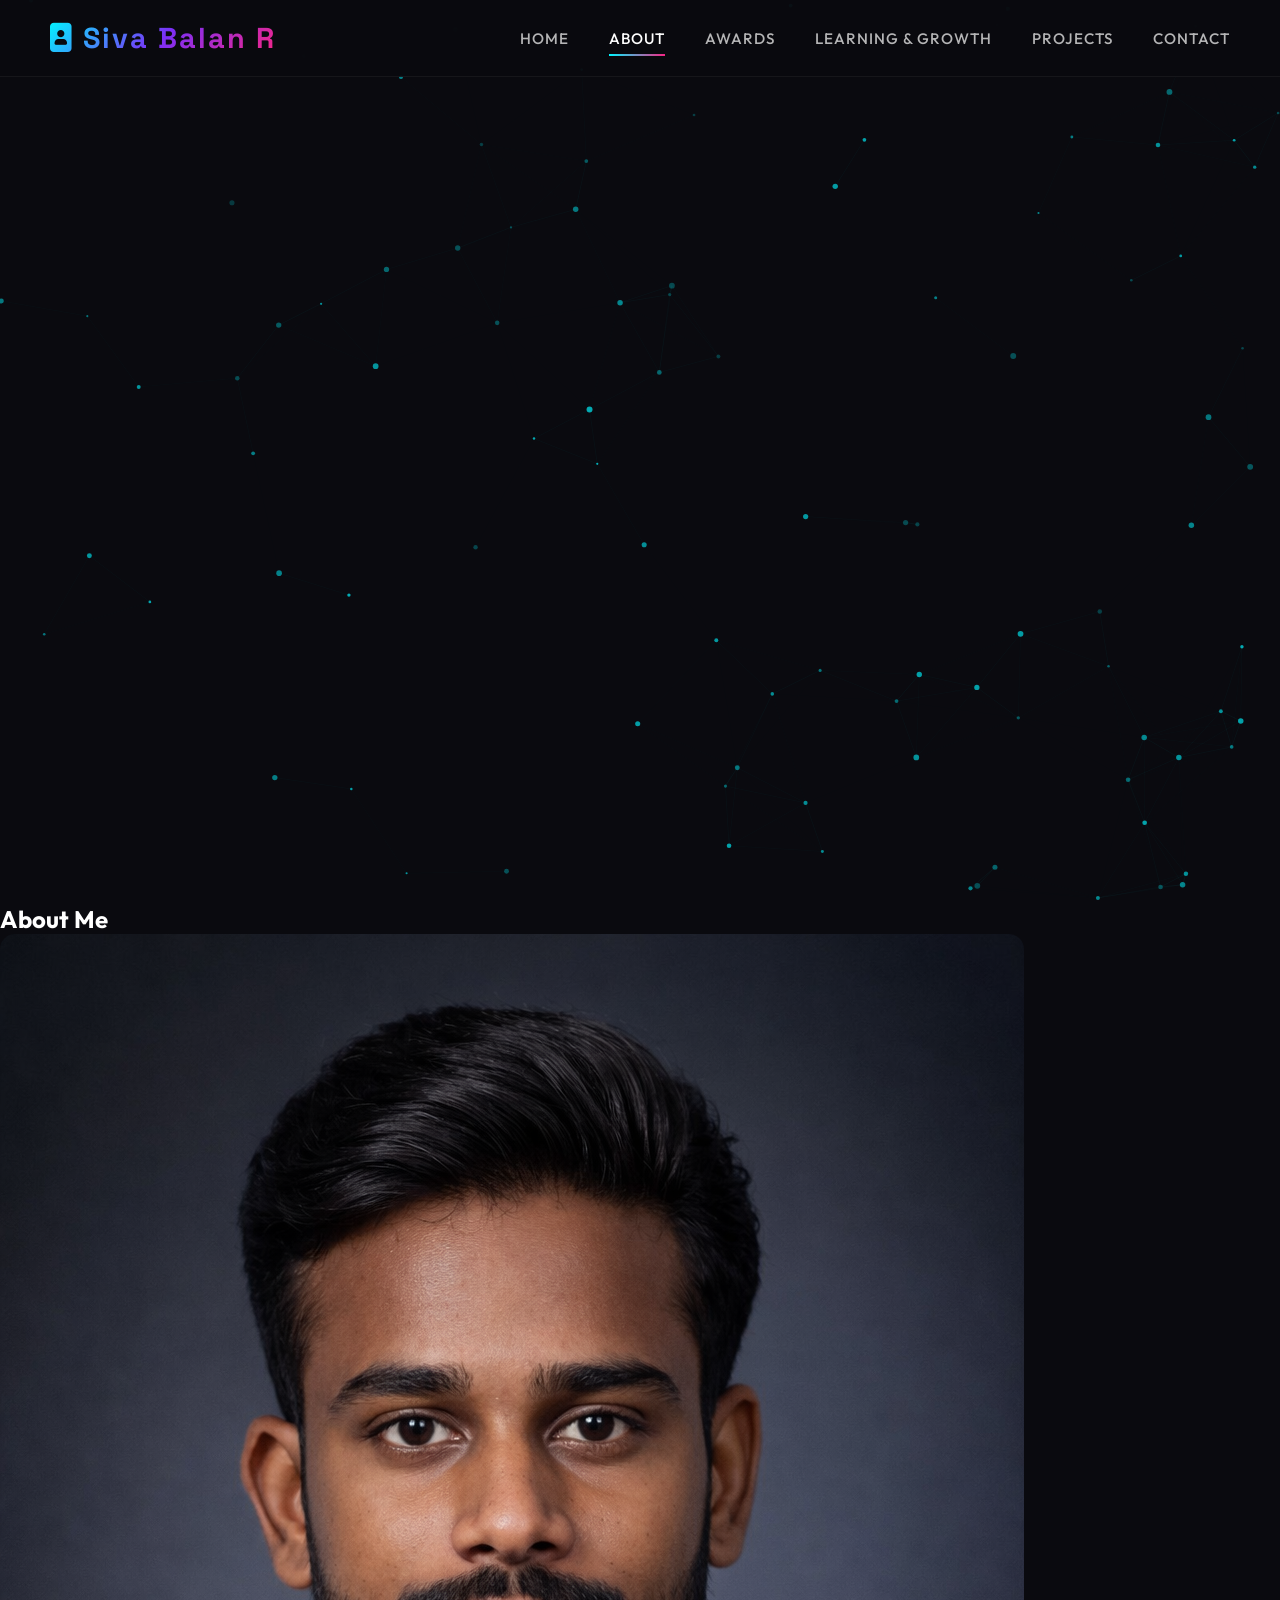
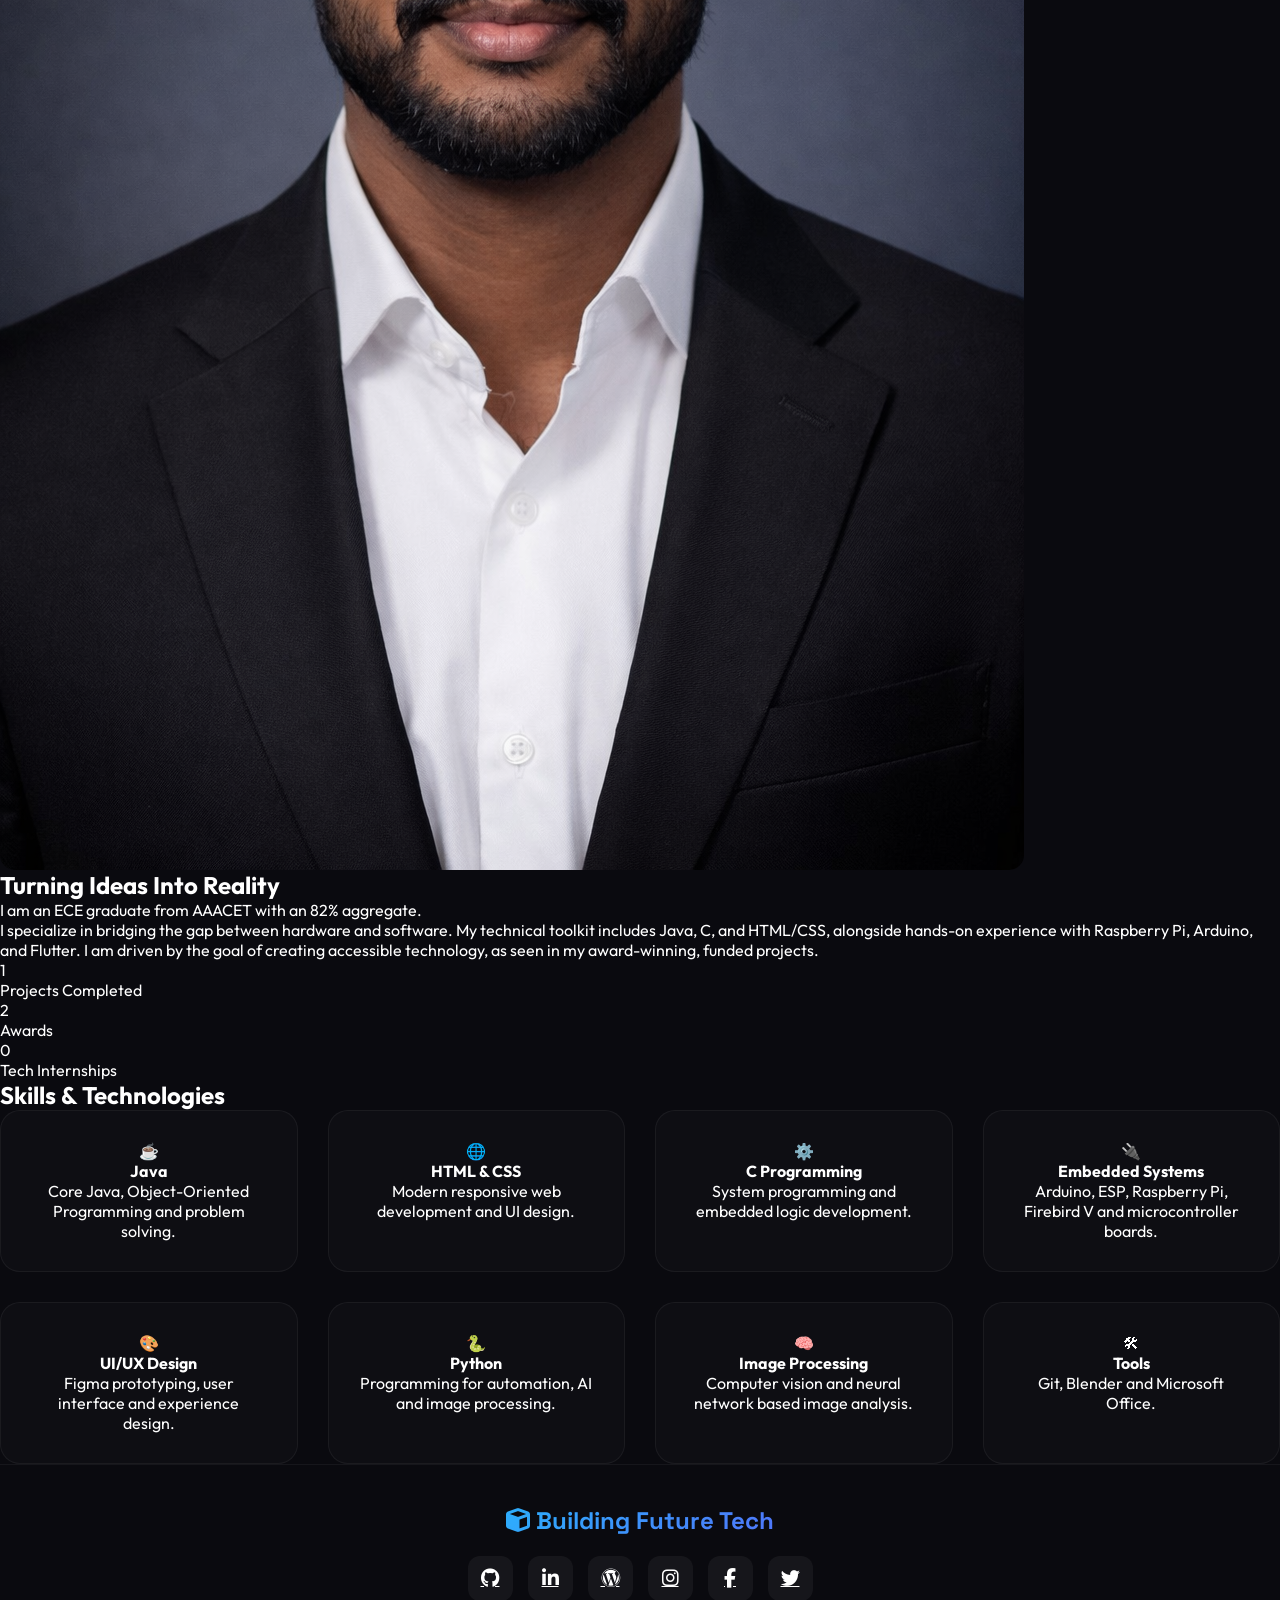
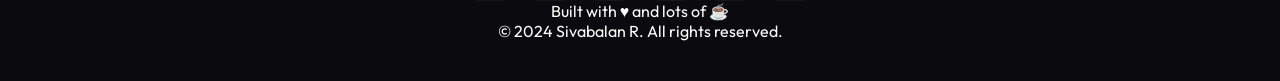
==== commit 2d88658c: "third commit" ====
--- a/about.html
+++ b/about.html
@@ -21,7 +21,13 @@
 
     <header>
         <div class="logo"><i class="fas fa-portrait"></i> Siva Balan R</div>
-        <nav>
+        <!-- Hamburger Icon -->
+  <div class="hamburger" id="hamburger">
+    <span></span>
+    <span></span>
+    <span></span>
+  </div>
+        <nav id="nav-menu">
             <ul>
                 <li><a href="index.html">Home</a></li>
                 <li><a href="about.html" class="active">About</a></li>
--- a/css/Style.css
+++ b/css/Style.css
@@ -1,5 +1,5 @@
 /* ============================================
-   PORTFOLIO STYLES - Shared CSS
+   PORTFOLIO STYLES - Fully Responsive & Smooth
    ============================================ */
 
 /* Reset & Base */
@@ -9,13 +9,12 @@
     box-sizing: border-box;
 }
 
-/* CSS Variables - Colors */
 :root {
-    --primary: #00f5ff;      /* Cyan - main color */
-    --secondary: #7b2ff7;   /* Purple */
-    --accent: #f72585;       /* Pink */
-    --dark: #0a0a0f;        /* Dark background */
-    --light: #ffffff;        /* White text */
+    --primary: #00f5ff;
+    --secondary: #7b2ff7;
+    --accent: #f72585;
+    --dark: #0a0a0f;
+    --light: #ffffff;
 }
 
 /* Body */
@@ -24,80 +23,7 @@
     background: var(--dark);
     color: var(--light);
     overflow-x: hidden;
-}
-
-/* ============================================
-   BACKGROUND EFFECTS
-   ============================================ */
-.bg-container {
-    position: fixed;
-    top: 0;
-    left: 0;
-    width: 100%;
-    height: 100%;
-    z-index: -1;
-    overflow: hidden;
-}
-
-.bg-gradient {
-    position: absolute;
-    width: 100%;
-    height: 100%;
-    background: 
-        radial-gradient(ellipse at 20% 20%, rgba(123, 47, 247, 0.15) 0%, transparent 50%),
-        radial-gradient(ellipse at 80% 80%, rgba(0, 245, 255, 0.1) 0%, transparent 50%),
-        radial-gradient(ellipse at 50% 50%, rgba(247, 37, 133, 0.05) 0%, transparent 70%);
-}
-
-.bg-grid {
-    position: absolute;
-    width: 100%;
-    height: 100%;
-    background-image: 
-        linear-gradient(rgba(255,255,255,0.02) 1px, transparent 1px),
-        linear-gradient(90deg, rgba(255,255,255,0.02) 1px, transparent 1px);
-    background-size: 50px 50px;
-    animation: gridMove 20s linear infinite;
-}
-
-@keyframes gridMove {
-    0% { transform: perspective(500px) rotateX(60deg) translateY(0); }
-    100% { transform: perspective(500px) rotateX(60deg) translateY(50px); 
-}
-}
-
-.bg-glow {
-    position: absolute;
-    width: 600px;
-    height: 600px;
-    border-radius: 50%;
-    filter: blur(150px);
-    opacity: 0.3;
-    animation: glowFloat 10s ease-in-out infinite;
-}
-
-.bg-glow-1 {
-    background: var(--secondary);
-    top: -200px;
-    left: -200px;
-}
-
-.bg-glow-2 {
-    background: var(--primary);
-    bottom: -200px;
-    right: -200px;
-    animation-delay: -5s;
-}
-
-@keyframes glowFloat {
-    0%, 100% { transform: translate(0, 0) scale(1); }
-    50% { transform: translate(50px, 30px) scale(1.1); }
-}
-
-#particles {
-    position: absolute;
-    width: 100%;
-    height: 100%;
+    scroll-behavior: smooth;
 }
 
 /* ============================================
@@ -113,9 +39,10 @@
     justify-content: space-between;
     align-items: center;
     z-index: 1000;
-    background: rgba(10, 10, 15, 0.8);
+    background: rgba(10, 10, 15, 0.85);
     backdrop-filter: blur(20px);
-    border-bottom: 1px solid rgba(255, 255, 255, 0.05);
+    border-bottom: 1px solid rgba(255,255,255,0.05);
+    transition: all 0.3s ease;
 }
 
 .logo {
@@ -132,10 +59,11 @@
     display: flex;
     list-style: none;
     gap: 40px;
+    transition: all 0.3s ease;
 }
 
 nav a {
-    color: rgba(255, 255, 255, 0.7);
+    color: rgba(255,255,255,0.7);
     text-decoration: none;
     font-weight: 500;
     font-size: 0.95rem;
@@ -176,40 +104,17 @@
     display: flex;
     align-items: center;
     justify-content: center;
+    text-align: center;
+    padding: 0 10%;
     position: relative;
-    padding: 0 10%;
-}
-
-.hero-content {
-    text-align: center;
-    z-index: 1;
-}
-
-.hero-badge {
-    display: inline-block;
-    padding: 10px 25px;
-    background: rgba(255, 255, 255, 0.05);
-    border: 1px solid rgba(255, 255, 255, 0.1);
-    border-radius: 50px;
-    font-size: 0.9rem;
-    color: var(--primary);
-    margin-bottom: 30px;
-    backdrop-filter: blur(10px);
-    animation: fadeInUp 0.8s ease forwards;
 }
 
 .hero h1 {
     font-family: 'Space Grotesk', sans-serif;
-    font-size: clamp(3rem, 8vw, 7rem);
+    font-size: clamp(3rem, 8vw, 6rem);
     font-weight: 800;
     line-height: 1.1;
     margin-bottom: 20px;
-    animation: fadeInUp 0.8s ease 0.2s forwards;
-    opacity: 0;
-}
-
-.hero h1 .line {
-    display: block;
 }
 
 .hero h1 .gradient-text {
@@ -227,33 +132,19 @@
 
 .hero p {
     font-size: 1.3rem;
-    color: rgba(255, 255, 255, 0.6);
+    color: rgba(255,255,255,0.6);
     max-width: 600px;
     margin: 0 auto 40px;
-    animation: fadeInUp 0.8s ease 0.4s forwards;
-    opacity: 0;
-}
-
+}
+
+/* Buttons */
 .hero-buttons {
     display: flex;
     gap: 20px;
     justify-content: center;
-    animation: fadeInUp 0.8s ease 0.6s forwards;
-    opacity: 0;
-}
-
-@keyframes fadeInUp {
-    from {
-        opacity: 0;
-        transform: translateY(30px);
-    }
-    to {
-        opacity: 1;
-        transform: translateY(0);
-    }
-}
-
-/* Buttons */
+    flex-wrap: wrap;
+}
+
 .btn {
     padding: 16px 40px;
     font-size: 1rem;
@@ -263,24 +154,25 @@
     transition: all 0.4s;
     text-transform: uppercase;
     letter-spacing: 1px;
+    cursor: pointer;
 }
 
 .btn-primary {
     background: linear-gradient(135deg, var(--primary), var(--secondary));
     color: var(--dark);
     border: none;
-    box-shadow: 0 10px 40px rgba(0, 245, 255, 0.3);
+    box-shadow: 0 10px 40px rgba(0,245,255,0.3);
 }
 
 .btn-primary:hover {
     transform: translateY(-5px) scale(1.05);
-    box-shadow: 0 20px 60px rgba(0, 245, 255, 0.5);
+    box-shadow: 0 20px 60px rgba(0,245,255,0.5);
 }
 
 .btn-outline {
     background: transparent;
     color: var(--light);
-    border: 2px solid rgba(255, 255, 255, 0.3);
+    border: 2px solid rgba(255,255,255,0.3);
 }
 
 .btn-outline:hover {
@@ -289,753 +181,74 @@
 }
 
 /* ============================================
-   FLOATING SHAPES
-   ============================================ */
-.floating-shapes {
-    position: absolute;
-    width: 100%;
-    height: 100%;
-    pointer-events: none;
-}
-
-.shape {
-    position: absolute;
-    border: 2px solid rgba(255, 255, 255, 0.1);
-    animation: float 6s ease-in-out infinite;
-}
-
-.shape-1 {
-    width: 100px;
-    height: 100px;
-    top: 20%;
-    left: 10%;
-    border-radius: 30% 70% 70% 30% / 30% 30% 70% 70%;
-}
-
-.shape-2 {
-    width: 150px;
-    height: 150px;
-    top: 60%;
-    right: 15%;
-    border-radius: 50%;
-    animation-delay: -2s;
-}
-
-.shape-3 {
-    width: 80px;
-    height: 80px;
-    bottom: 20%;
-    left: 20%;
-    border-radius: 50% 0 50% 0;
-    animation-delay: -4s;
-}
-
-.shape-4 {
-    width: 120px;
-    height: 120px;
-    top: 30%;
-    right: 25%;
-    transform: rotate(45deg);
-    animation-delay: -1s;
-}
-
-@keyframes float {
-    0%, 100% {
-        transform: translateY(0) rotate(0deg);
-        opacity: 0.3;
-    }
-    50% {
-        transform: translateY(-30px) rotate(10deg);
-        opacity: 0.6;
-    }
-}
-
-/* Scroll Indicator */
-.scroll-indicator {
-    position: absolute;
-    bottom: 40px;
-    left: 50%;
-    transform: translateX(-50%);
-    display: flex;
-    flex-direction: column;
-    align-items: center;
-    gap: 10px;
-}
-
-.scroll-indicator span {
-    font-size: 0.8rem;
-    color: rgba(255, 255, 255, 0.5);
-    text-transform: uppercase;
-    letter-spacing: 2px;
-}
-
-.mouse {
-    width: 26px;
-    height: 40px;
-    border: 2px solid rgba(255, 255, 255, 0.5);
-    border-radius: 20px;
-    position: relative;
-}
-
-.mouse::before {
-    content: '';
-    position: absolute;
-    top: 8px;
-    left: 50%;
-    width: 4px;
-    height: 8px;
-    background: var(--primary);
-    border-radius: 2px;
-    transform: translateX(-50%);
-    animation: scrollMouse 2s ease-in-out infinite;
-}
-
-@keyframes scrollMouse {
-    0%, 100% { opacity: 1; top: 8px; }
-    50% { opacity: 0.3; top: 20px; }
-}
-
-/* ============================================
-   PAGE & SECTION TITLES
-   ============================================ */
-.page-title, .section-title {
-    min-height: 50vh;
-    display: flex;
-    align-items: center;
-    justify-content: center;
-    padding-top: 80px; /* adds space from top */
-}
-
-/* Projects page H1 title */
-.page-title h1 {
-    font-family: 'Space Grotesk', sans-serif;
-    font-size: clamp(3rem, 8vw, 6rem);
-    font-weight: 800;
-    text-align: center;
-    animation: titleFloat 3s ease-in-out infinite;
-    background: linear-gradient(135deg, var(--primary), var(--secondary), var(--accent));
-    -webkit-background-clip: text;
-    -webkit-text-fill-color: transparent;
-}
-
-/* Achievements & other section H2 titles */
-.section-title h2 {
-    font-family: 'Space Grotesk', sans-serif;
-    font-size: clamp(3rem, 8vw, 6rem);
-    font-weight: 800;
-    text-align: center;
-    animation: titleFloat 3s ease-in-out infinite;
-    background: linear-gradient(135deg, var(--primary), var(--secondary), var(--accent));
-    -webkit-background-clip: text;
-    -webkit-text-fill-color: transparent;
-}
-
-/* Floating animation */
-@keyframes titleFloat {
-    0%, 100% { transform: translateY(0); }
-    50% { transform: translateY(-15px); }
-}
-
-/* ============================================
-   SECTIONS GENERAL
-   ============================================ */
-.features,
-.about-section,
-.services-section,
-.projects-section,
-.skills-section,
-.contact-section {
-    min-height: 100vh;
-    padding: 100px 10%;
-    position: relative;
-}
-
-.section-header {
-    text-align: center;
-    margin-bottom: 80px;
-}
-
-.section-title {
-    font-family: 'Space Grotesk', sans-serif;
-    font-size: clamp(2.5rem, 5vw, 4rem);
-    font-weight: 700;
-}
-
-/* ============================================
-   FEATURES / SERVICES CARDS
-   ============================================ */
+   GRIDS - Projects / Features / Skills
+   ============================================ */
+.projects-grid,
 .features-container,
-.services-grid {
-    display: grid;
-    grid-template-columns: repeat(auto-fit, minmax(300px, 1fr));
-    gap: 30px;
-}
-
-.feature-card,
-.service-card {
-    padding: 40px;
-    background: rgba(255, 255, 255, 0.02);
-    border: 1px solid rgba(255, 255, 255, 0.05);
-    border-radius: 30px;
-    text-align: center;
-    transition: all 0.4s;
-}
-
-.feature-card:hover,
-.service-card:hover {
-    transform: translateY(-15px);
-    border-color: var(--primary);
-    box-shadow: 0 20px 50px rgba(0, 245, 255, 0.1);
-}
-
-.feature-icon,
-.service-icon {
-    width: 80px;
-    height: 80px;
-    background: linear-gradient(135deg, var(--primary), var(--secondary));
-    border-radius: 20px;
-    display: flex;
-    align-items: center;
-    justify-content: center;
-    font-size: 2rem;
-    margin: 0 auto 25px;
-}
-
-.feature-card h3,
-.service-card h3 {
-    font-size: 1.5rem;
-    margin-bottom: 15px;
-}
-
-.feature-card p,
-.service-card p {
-    color: rgba(255, 255, 255, 0.6);
-    line-height: 1.7;
-}
-
-/* ============================================
-   ABOUT SECTION
-   ============================================ */
-.about-container {
-    display: grid;
-    grid-template-columns: 1fr 1.2fr;
-    gap: 80px;
-    align-items: center;
-}
-
-.about-image-wrapper {
-    position: relative;
-    perspective: 1000px;
-}
-
-.about-image {
-    width: 100%;
-    border-radius: 30px;
-    transform: rotateY(0deg) rotateX(0deg);
-    transition: all 0.5s ease;
-    box-shadow: 30px 30px 60px rgba(0, 0, 0, 0.5), -10px -10px 30px 
-rgba(255, 255, 255, 0.05);
-}
-
-.about-image-wrapper:hover .about-image {
-    transform: rotateY(10deg) rotateX(5deg) translateZ(20px);
-}
-
-.about-image-glow {
-    position: absolute;
-    width: 100%;
-    height: 100%;
-    background: linear-gradient(135deg, var(--primary), var(--secondary));
-    border-radius: 30px;
-    top: 20px;
-    left: 20px;
-    z-index: -1;
-    opacity: 0.5;
-    filter: blur(30px);
-}
-
-.about-content h2 {
-    font-size: 2.5rem;
-    margin-bottom: 20px;
-    background: linear-gradient(135deg, var(--primary), var(--accent));
-    -webkit-background-clip: text;
-    -webkit-text-fill-color: transparent;
-}
-
-.about-content p {
-    font-size: 1.1rem;
-    color: rgba(255, 255, 255, 0.7);
-    line-height: 1.8;
-    margin-bottom: 20px;
-}
-
-/* Stats */
-.stats-grid {
-    display: grid;
-    grid-template-columns: repeat(3, 1fr);
-    gap: 20px;
-    margin-top: 40px;
-}
-
-.stat-item {
-    text-align: center;
-    padding: 30px;
-    background: rgba(255, 255, 255, 0.03);
-    border: 1px solid rgba(255, 255, 255, 0.05);
-    border-radius: 20px;
-    transition: all 0.3s;
-}
-
-.stat-item:hover {
-    transform: translateY(-10px);
-    background: rgba(255, 255, 255, 0.08);
-    border-color: var(--primary);
-}
-
-.stat-number {
-    font-family: 'Space Grotesk', sans-serif;
-    font-size: 3rem;
-    font-weight: 700;
-    background: linear-gradient(135deg, var(--primary), var(--accent));
-    -webkit-background-clip: text;
-    -webkit-text-fill-color: transparent;
-}
-
-.stat-label {
-    font-size: 0.9rem;
-    color: rgba(255, 255, 255, 0.5);
-    margin-top: 5px;
-}
-
-/* Skills Grid */
+.services-grid,
 .skills-grid {
     display: grid;
-    grid-template-columns: repeat(auto-fit, minmax(250px, 1fr));
+    grid-template-columns: repeat(auto-fit, minmax(280px, 1fr));
     gap: 30px;
 }
 
+.project-card,
+.feature-card,
+.service-card,
 .skill-card {
     padding: 30px;
-    background: rgba(255, 255, 255, 0.02);
-    border: 1px solid rgba(255, 255, 255, 0.05);
+    background: rgba(255,255,255,0.02);
+    border: 1px solid rgba(255,255,255,0.05);
     border-radius: 20px;
     text-align: center;
-    transition: all 0.4s;
-}
-
+    transition: all 0.4s ease;
+}
+
+.project-card:hover,
+.feature-card:hover,
+.service-card:hover,
 .skill-card:hover {
-    transform: translateY(-10px) rotateX(5deg);
-    border-color: rgba(255, 255, 255, 0.2);
-}
-
-.skill-icon {
-    font-size: 3rem;
-    margin-bottom: 15px;
-}
-
-.skill-card h4 {
-    font-size: 1.3rem;
-    margin-bottom: 10px;
-}
-
-.skill-card p {
-    font-size: 0.9rem;
-    color: rgba(255, 255, 255, 0.5);
-}
-
-/* ============================================
-   PROJECTS GRID
-   ============================================ */
-.projects-grid {
-    display: grid;
-    grid-template-columns: repeat(auto-fit, minmax(400px, 1fr));
-    gap: 40px;
-}
-
-.project-card {
-    border-radius: 30px;
-    overflow: hidden;
-    position: relative;
-    aspect-ratio: 4/3;
-    cursor: pointer;
-    transform-style: preserve-3d;
-    transition: all 0.5s ease;
-}
-
-.project-card:hover {
-    transform: translateZ(30px) scale(1.02);
-}
-
-.project-image {
-    position: absolute;
-    width: 100%;
-    height: 100%;
-}
-
-.project-image img {
-    width: 100%;
-    height: 100%;
-    object-fit: cover;
-    transition: all 0.5s ease;
-}
-
-.project-card:hover .project-image img {
-    transform: scale(1.1);
-}
-
-.project-overlay {
-    position: absolute;
-    width: 100%;
-    height: 100%;
-    background: linear-gradient(to top, rgba(10, 10, 15, 0.95) 0%, 
-transparent 60%);
-    display: flex;
-    flex-direction: column;
-    justify-content: flex-end;
-    padding: 40px;
-    transition: all 0.4s ease;
-}
-
-.project-card:hover .project-overlay {
-    background: linear-gradient(to top, rgba(10, 10, 15, 0.98) 0%, 
-rgba(123, 47, 247, 0.3) 100%);
-}
-
-.project-tag {
-    display: inline-block;
-    padding: 8px 16px;
-    background: rgba(0, 245, 255, 0.2);
-    border: 1px solid var(--primary);
-    border-radius: 20px;
-    font-size: 0.8rem;
-    color: var(--primary);
-    margin-bottom: 15px;
-    width: fit-content;
-    transform: translateY(20px);
-    opacity: 0;
-    transition: all 0.4s ease;
-}
-
-.project-card:hover .project-tag {
-    transform: translateY(0);
-    opacity: 1;
-}
-
-.project-card h3 {
-    font-size: 1.8rem;
-    margin-bottom: 10px;
-    transform: translateY(20px);
-    opacity: 0;
-    transition: all 0.4s ease 0.1s;
-}
-
-.project-card:hover h3 {
-    transform: translateY(0);
-    opacity: 1;
-}
-
-.project-card p {
-    color: rgba(255, 255, 255, 0.7);
-    transform: translateY(20px);
-    opacity: 0;
-    transition: all 0.4s ease 0.2s;
-}
-
-.project-card:hover p {
-    transform: translateY(0);
-    opacity: 1;
-}
-
-.view-btn {
-    display: inline-block;
-    margin-top: 15px;
-    padding: 10px 25px;
-    background: linear-gradient(135deg, var(--primary), var(--secondary));
-    color: var(--dark);
-    border-radius: 25px;
-    font-weight: 600;
-    text-decoration: none;
-    transform: translateY(20px);
-    opacity: 0;
-    transition: all 0.4s ease 0.3s;
-}
-
-.project-card:hover .view-btn {
-    transform: translateY(0);
-    opacity: 1;
-}
-
-/* ============================================
-   PROJECT DETAIL PAGE
-   ============================================ */
-.back-btn {
-    display: inline-flex;
-    align-items: center;
-    gap: 10px;
-    padding: 12px 25px;
-    background: rgba(255,255,255,0.1);
-    border: 1px solid rgba(255,255,255,0.2);
-    border-radius: 30px;
-    color: var(--light);
-    text-decoration: none;
-    margin: 100px 10% 30px;
-    transition: all 0.3s;
-}
-
-.back-btn:hover {
-    background: var(--primary);
-    color: var(--dark);
-    transform: translateX(-5px);
-}
-
-.project-detail {
-    padding: 0 10% 50px;
-}
-
-.project-header {
-    margin-bottom: 50px;
-}
-
-.project-header h1 {
-    font-family: 'Space Grotesk', sans-serif;
-    font-size: clamp(2.5rem, 5vw, 4rem);
-    margin-bottom: 20px;
-}
-
-.project-header p {
-    font-size: 1.2rem;
-    color: rgba(255,255,255,0.7);
-    line-height: 1.8;
-    max-width: 800px;
-}
-
-.project-image-full {
-    width: 100%;
-    height: 400px;
-    border-radius: 30px;
-    overflow: hidden;
-    margin-bottom: 50px;
-}
-
-.project-image-full img {
-    width: 100%;
-    height: 100%;
-    object-fit: cover;
-}
-
-.project-info-grid {
-    display: grid;
-    grid-template-columns: 2fr 1fr;
-    gap: 50px;
-}
-
-.project-description h2,
-.project-tech h2 {
-    font-size: 1.8rem;
-    margin-bottom: 20px;
-    color: var(--primary);
-}
-
-.project-description p {
-    font-size: 1.1rem;
-    color: rgba(255,255,255,0.7);
-    line-height: 1.8;
-    margin-bottom: 20px;
-}
-
-.project-description ul {
-    list-style: none;
-}
-
-.project-description li {
-    padding: 10px 0;
-    border-bottom: 1px solid rgba(255,255,255,0.1);
-}
-
-.project-description li::before {
-    content: '✓';
-    color: var(--primary);
-    margin-right: 10px;
-}
-
-.tech-stack {
-    display: flex;
-    flex-wrap: wrap;
-    gap: 10px;
-}
-
-.tech-item {
-    padding: 10px 20px;
-    background: rgba(255,255,255,0.05);
-    border: 1px solid rgba(255,255,255,0.1);
-    border-radius: 10px;
-    font-size: 0.9rem;
-}
-
-.project-links {
-    display: flex;
-    gap: 20px;
-    margin-top: 40px;
-}
-
-.project-link-btn {
-    padding: 15px 30px;
-    background: linear-gradient(135deg, var(--primary), var(--secondary));
-    color: var(--dark);
-    border-radius: 30px;
-    text-decoration: none;
-    font-weight: 600;
-    transition: all 0.3s;
-}
-
-.project-link-btn:hover {
-    transform: translateY(-5px);
-    box-shadow: 0 10px 30px rgba(0,245,255,0.3);
-}
-
-/* ============================================
-   CONTACT SECTION
-   ============================================ */
-.contact-section {
-    display: flex;
-    align-items: center;
-    min-height: 60vh;
-}
-
-.contact-container {
-    display: grid;
-    grid-template-columns: 1fr 1.2fr;
-    gap: 80px;
-    width: 100%;
-}
-
-.contact-info h2 {
-    font-family: 'Space Grotesk', sans-serif;
-    font-size: 3rem;
-    margin-bottom: 20px;
-    line-height: 1.2;
-}
-
-.contact-info h2 span {
-    background: linear-gradient(135deg, var(--primary), var(--accent));
-    -webkit-background-clip: text;
-    -webkit-text-fill-color: transparent;
-}
-
-.contact-info > p {
-    color: rgba(255, 255, 255, 0.6);
-    font-size: 1.1rem;
-    line-height: 1.8;
-    margin-bottom: 40px;
-}
-
-.contact-methods {
-    display: flex;
-    flex-direction: column;
-    gap: 20px;
-}
-
-.contact-method {
-    display: flex;
-    align-items: center;
-    gap: 20px;
-    padding: 20px;
-    background: rgba(255, 255, 255, 0.02);
-    border: 1px solid rgba(255, 255, 255, 0.05);
+    transform: translateY(-10px) scale(1.02);
+    border-color: var(--primary);
+    box-shadow: 0 15px 40px rgba(0,245,255,0.1);
+}
+
+/* ============================================
+   IMAGES
+   ============================================ */
+img, .project-image img, .about-image, .project-image-full img {
+    max-width: 100%;
+    height: auto;
+    display: block;
     border-radius: 15px;
-    transition: all 0.3s;
-}
-
-.contact-method:hover {
-    background: rgba(255, 255, 255, 0.05);
-    border-color: var(--primary);
-    transform: translateX(10px);
-}
-
-.contact-method-icon {
-    width: 50px;
-    height: 50px;
-    background: linear-gradient(135deg, rgba(0, 245, 255, 0.2), rgba(123, 47, 247, 0.2));
-    border-radius: 12px;
-    display: flex;
-    align-items: center;
-    justify-content: center;
-    font-size: 1.5rem;
-}
-.contact-method{
-    transition: all 0.3s ease;
-    border: 1px solid rgba(255,255,255,0.1);
-}
-
-.contact-method:hover{
-    transform: translateY(-5px);
-    box-shadow: 0 10px 25px rgba(0,255,255,0.3);
-    border: 1px solid rgba(0,255,255,0.4);
-}
-
-.contact-method-icon{
-    transition: all 0.3s ease;
-}
-
-.contact-method:hover .contact-method-icon{
-    transform: scale(1.1);
-    color: #00e6ff;
-}
-.contact-method-text a{
-    color:#00e6ff;
-    text-decoration:none;
-}
-
-.contact-method-text a:hover{
-    color:#ffffff;
-}
-
-.contact-method-text h4 {
-    font-size: 1rem;
-    margin-bottom: 5px;
-}
-
-.contact-method-text p {
-    color: rgba(255, 255, 255, 0.5);
-    font-size: 0.9rem;
-}
-
-/* Contact Form */
+}
+
+/* ============================================
+   FORMS
+   ============================================ */
 .contact-form {
     padding: 50px;
-    background: rgba(255, 255, 255, 0.02);
-    border: 1px solid rgba(255, 255, 255, 0.05);
+    background: rgba(255,255,255,0.02);
     border-radius: 30px;
+    border: 1px solid rgba(255,255,255,0.05);
     backdrop-filter: blur(20px);
 }
 
 .form-row {
     display: grid;
-    grid-template-columns: 1fr 1fr;
+    grid-template-columns: repeat(auto-fit, minmax(280px, 1fr));
     gap: 20px;
-}
-
-.form-group {
-    margin-bottom: 25px;
-}
-
-.form-group label {
-    display: block;
-    margin-bottom: 10px;
-    font-size: 0.9rem;
-    color: rgba(255, 255, 255, 0.7);
 }
 
 .form-group input,
 .form-group textarea {
     width: 100%;
     padding: 18px 25px;
-    background: rgba(255, 255, 255, 0.03);
-    border: 1px solid rgba(255, 255, 255, 0.1);
+    background: rgba(255,255,255,0.03);
+    border: 1px solid rgba(255,255,255,0.1);
     border-radius: 15px;
     color: var(--light);
     font-size: 1rem;
-    font-family: inherit;
     transition: all 0.3s;
 }
 
@@ -1043,13 +256,8 @@
 .form-group textarea:focus {
     outline: none;
     border-color: var(--primary);
-    background: rgba(255, 255, 255, 0.05);
-    box-shadow: 0 0 20px rgba(0, 245, 255, 0.1);
-}
-
-.form-group textarea {
-    min-height: 150px;
-    resize: vertical;
+    background: rgba(255,255,255,0.05);
+    box-shadow: 0 0 20px rgba(0,245,255,0.1);
 }
 
 .submit-btn {
@@ -1059,17 +267,14 @@
     font-weight: 600;
     color: var(--dark);
     background: linear-gradient(135deg, var(--primary), var(--secondary));
+    border-radius: 15px;
     border: none;
-    border-radius: 15px;
     cursor: pointer;
-    transition: all 0.4s;
-    text-transform: uppercase;
-    letter-spacing: 1px;
 }
 
 .submit-btn:hover {
     transform: translateY(-5px);
-    box-shadow: 0 20px 50px rgba(0, 245, 255, 0.4);
+    box-shadow: 0 20px 50px rgba(0,245,255,0.4);
 }
 
 /* ============================================
@@ -1077,8 +282,8 @@
    ============================================ */
 footer {
     padding: 40px 10%;
-    border-top: 1px solid rgba(255, 255, 255, 0.05);
     text-align: center;
+    border-top: 1px solid rgba(255,255,255,0.05);
 }
 
 .footer-logo {
@@ -1091,12 +296,10 @@
     margin-bottom: 20px;
 }
 
-
 .footer-social {
     display: flex;
     justify-content: center;
     gap: 15px;
-    margin-bottom: 20px;
 }
 
 .social-link {
@@ -1105,225 +308,196 @@
     display: flex;
     align-items: center;
     justify-content: center;
-    background: rgba(255, 255, 255, 0.05);
-    border: 1px solid rgba(255, 255, 255, 0.1);
+    background: rgba(255,255,255,0.05);
     border-radius: 12px;
     color: var(--light);
-    text-decoration: none;
     font-size: 1.2rem;
     transition: all 0.3s;
 }
 
 .social-link:hover {
     background: linear-gradient(135deg, var(--primary), var(--secondary));
-    border-color: transparent;
     transform: translateY(-5px);
 }
 
-.footer-tagline p {
-    color: rgba(255, 255, 255, 0.4);
-    font-size: 0.9rem;
-}
-
-.footer-tagline span {
-    color: var(--primary);
-}
-
-.footer-credit {
-    margin-top: 20px;
-    color: rgba(255, 255, 255, 0.3);
-    font-size: 0.8rem;
-}
-.footer-credit span {
-    color: var(--primary);
-}
-/* ============================================
-   RESPONSIVE DESIGN
+/* ============================================
+   RESPONSIVE - TABLET & MOBILE
    ============================================ */
 @media (max-width: 1024px) {
-    .about-container,
-    .contact-container,
-    .project-info-grid {
+    .about-container, .contact-container, .project-info-grid {
         grid-template-columns: 1fr;
-        gap: 50px;
-    }
-    
+        gap: 40px;
+    }
+
     .about-image-wrapper {
-        
         order: -1;
+        margin: 0 auto;
         max-width: 400px;
-        margin: 0 auto;
     }
 }
 
 @media (max-width: 768px) {
     header {
+        flex-direction: column;
+        align-items: center;
         padding: 15px 20px;
     }
-    
+
     .logo {
-        font-size: 1.3rem;
-    }
-    
+        font-size: 1.4rem;
+        margin-bottom: 10px;
+    }
+
     nav ul {
-        gap: 15px;
-    }
-    
+        flex-direction: column;
+        gap: 10px;
+        align-items: center;
+    }
+
     nav a {
-        font-size: 0.8rem;
-    }
-    
+        font-size: 0.9rem;
+        padding: 6px 10px;
+    }
+
     .hero {
         padding: 0 5%;
     }
-    
+
     .hero-buttons {
         flex-direction: column;
-    }
-    
-    .btn {
+        gap: 15px;
+    }
+}
+
+@media (max-width: 480px) {
+    header {
+        padding: 10px 15px;
+    }
+
+    .logo {
+        font-size: 1.2rem;
+    }
+
+    nav ul {
+        gap: 8px;
+        width: 100%;
+    }
+
+    nav a {
+        font-size: 0.85rem;
         width: 100%;
         text-align: center;
     }
-    
+
+    .hero {
+        padding: 0 3%;
+    }
+
+    .projects-grid,
     .features-container,
     .services-grid,
-    .skills-grid,
-    .projects-grid {
+    .skills-grid {
         grid-template-columns: 1fr;
-    }
-    
-    .stats-grid {
-        grid-template-columns: 1fr;
-    }
-    
+        gap: 20px;
+    }
+
     .form-row {
         grid-template-columns: 1fr;
     }
-    
-    .footer-content {
+
+    .btn, .submit-btn {
+        width: 100%;
+        text-align: center;
+    }
+
+    footer {
+        padding: 30px 5%;
+    }
+
+    .footer-social {
+        justify-content: center;
+        gap: 10px;
+    }
+}
+
+/* Smooth animations for hover & transforms */
+* {
+    transition: all 0.3s ease;
+}
+/* Header & nav already in your CSS, just add/modify these parts */
+
+/* Hamburger icon - hidden on desktop */
+.hamburger {
+    display: none;
+    flex-direction: column;
+    justify-content: space-between;
+    width: 25px;
+    height: 20px;
+    cursor: pointer;
+}
+
+.hamburger span {
+    height: 3px;
+    width: 100%;
+    background: var(--light);
+    border-radius: 3px;
+    transition: all 0.3s ease;
+}
+
+/* Mobile nav hidden by default */
+#nav-menu {
+    display: flex;
+}
+
+@media (max-width: 768px) {
+    nav {
+        position: absolute;
+        top: 70px; /* below header */
+        left: 0;
+        width: 100%;
+        background: rgba(10,10,15,0.95);
         flex-direction: column;
-        gap: 30px;
+        overflow: hidden;
+        max-height: 0;
+        transition: max-height 0.4s ease;
+        border-bottom: 1px solid rgba(255,255,255,0.05);
+    }
+
+    nav ul {
+        flex-direction: column;
+        gap: 0;
+    }
+
+    nav ul li {
+        border-top: 1px solid rgba(255,255,255,0.05);
         text-align: center;
     }
-    
-    .back-btn {
-        margin: 100px 5% 30px;
-    }
-    
-    .project-detail {
-        padding: 0 5% 50px;
-    }
-}
-/* Awards section */
-
-/* Gallery CSS */
-.gallery-modal{
-    position:fixed;
-    top:0;
-    left:0;
-    width:100%;
-    height:100%;
-    background:rgba(0,0,0,0.95);
-    display:none;
-    align-items:center;
-    justify-content:center;
-    z-index:9999;
-}
-.gallery-content{
-    position:relative;
-    display:flex;
-    align-items:center;
-    justify-content:center;
-}
-.gallery-content img{
-    max-width:80%;
-    max-height:80vh;
-    border-radius:10px;
-    box-shadow:0 20px 50px rgba(0,0,0,0.8);
-}
-.nav-btn{
-    background:rgba(255,255,255,0.2);
-    border:none;
-    color:white;
-    font-size:30px;
-    padding:15px 20px;
-    cursor:pointer;
-    margin:20px;
-    border-radius:8px;
-}
-/* extra */
-/* .courses-photo-booths {
-    display: grid;
-    grid-template-columns: repeat(auto-fit, minmax(300px, 1fr));
-    gap: 30px;
-    padding: 20px 0;
-}
-
-.photo-booth-card {
-    background: transparent;
-    padding: 15px;
-    border-radius: 12px;
-    box-shadow: 0 6px 20px rgba(0,0,0,0.15);
-    text-align: center;
-} */
-.courses-photo-booths {
-    display: grid;
-    grid-template-columns: repeat(auto-fit, minmax(280px, 1fr));
-    grid-template-columns: repeat(2, 1fr); /* 2 columns per row */
-    gap: 30px; /* space between cards */
-    padding: 20px;
-}
-
-.photo-booth-card {
-    background: transparent;
-    padding: 15px;
-    border-radius: 12px;
-    box-shadow: 0 6px 20px rgba(0,0,0,0.15);
-    text-align: center;
-}
-
-
-.photo-booth-card h3 {
-    margin-bottom: 15px;
-}
-
-.carousel-container {
-    position: relative;
-    overflow: hidden;
-    border-radius: 10px;
-    box-shadow: 0 5px 15px rgba(0,0,0,0.1);
-}
-
-.carousel-track {
-    display: flex;
-    transition: transform 0.5s ease-in-out;
-}
-
-.carousel-track img {
-    width: 100%;
-    flex-shrink: 0;
-    object-fit: cover;
-}
-
-.carousel-btn {
-    position: absolute;
-    top: 50%;
-    transform: translateY(-50%);
-    background: rgba(0,0,0,0.5);
-    color: transparent;
-    border: none;
-    font-size: 24px;
-    padding: 5px 10px;
-    cursor: pointer;
-    border-radius: 5px;
-}
-
-.carousel-btn.prev {
-    left: 10px;
-}
-
-.carousel-btn.next {
-    right: 10px;
-}
-
+
+    nav ul li a {
+        display: block;
+        padding: 15px 0;
+        font-size: 1rem;
+    }
+
+    .hamburger {
+        display: flex;
+    }
+
+    /* Toggle active menu */
+    nav.active {
+        max-height: 500px; /* enough to show all links */
+    }
+
+    /* Hamburger animation */
+    .hamburger.active span:nth-child(1) {
+        transform: rotate(45deg) translate(5px, 5px);
+    }
+
+    .hamburger.active span:nth-child(2) {
+        opacity: 0;
+    }
+
+    .hamburger.active span:nth-child(3) {
+        transform: rotate(-45deg) translate(5px, -5px);
+    }
+}
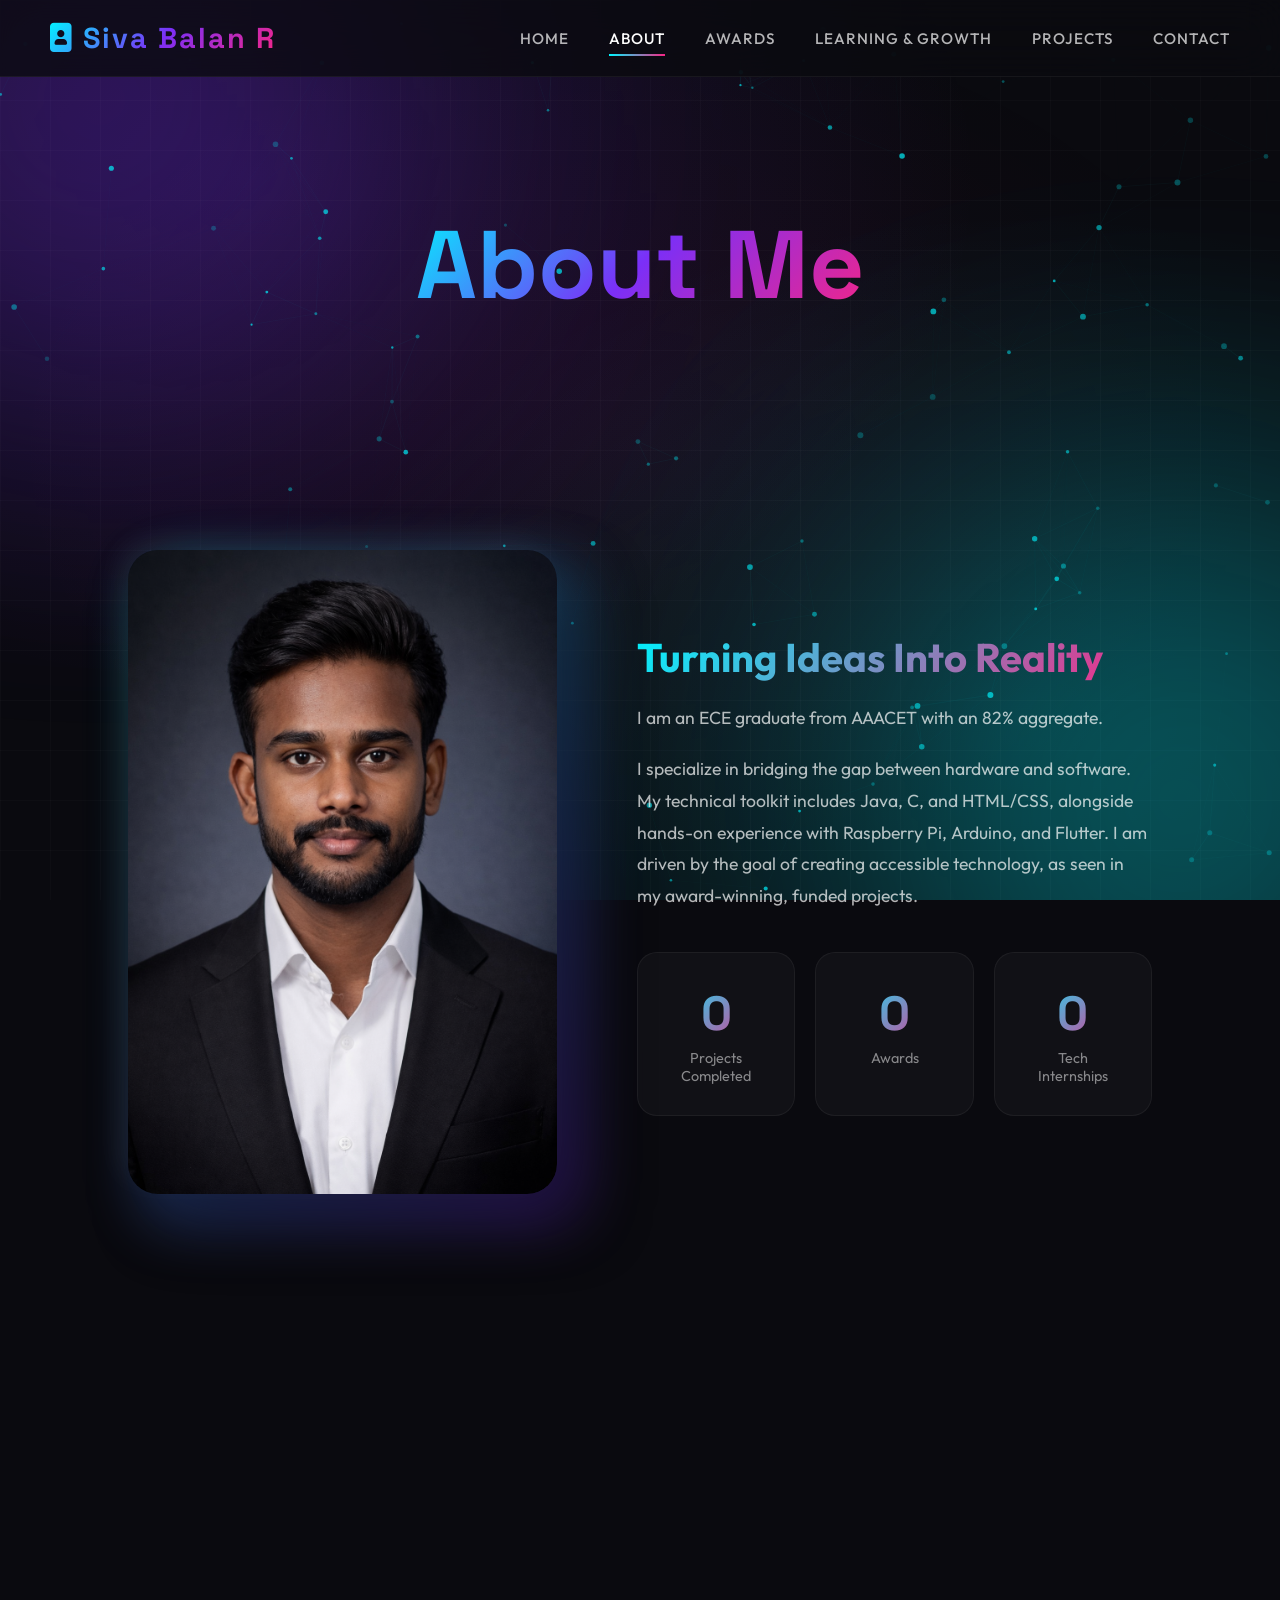
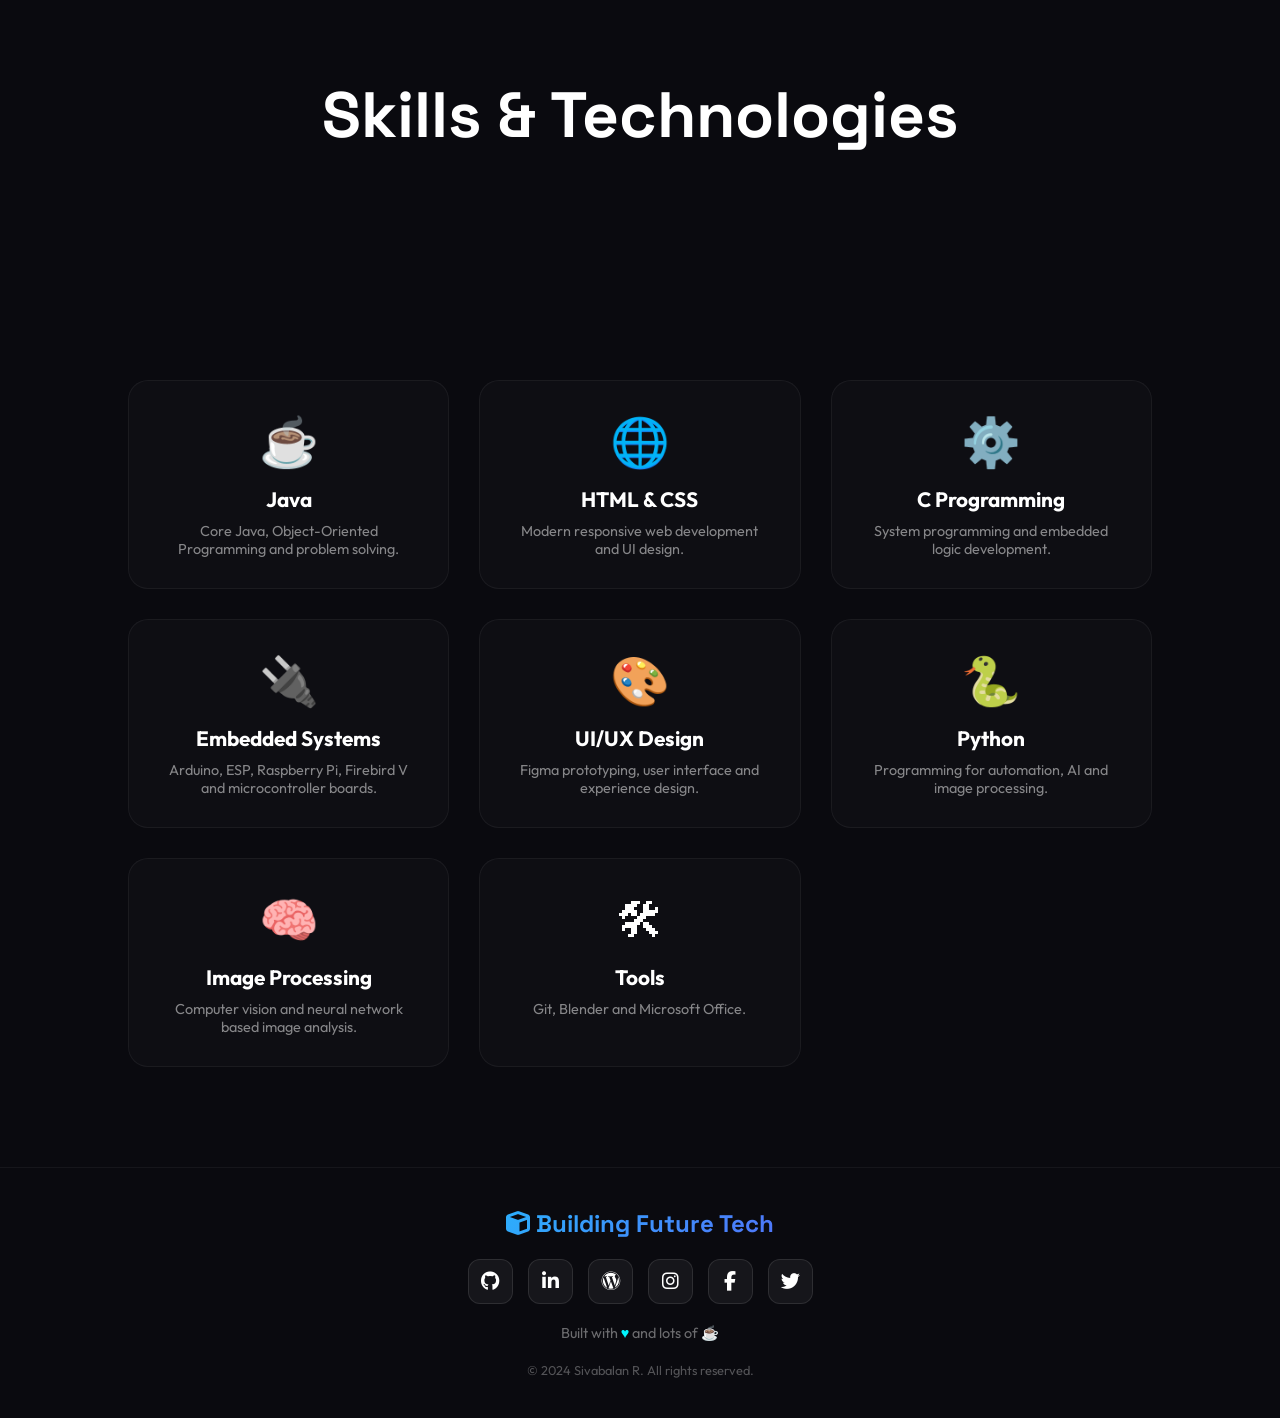
==== commit b48a30b0: "third commit" ====
--- a/about.html
+++ b/about.html
@@ -21,13 +21,7 @@
 
     <header>
         <div class="logo"><i class="fas fa-portrait"></i> Siva Balan R</div>
-        <!-- Hamburger Icon -->
-  <div class="hamburger" id="hamburger">
-    <span></span>
-    <span></span>
-    <span></span>
-  </div>
-        <nav id="nav-menu">
+        <nav>
             <ul>
                 <li><a href="index.html">Home</a></li>
                 <li><a href="about.html" class="active">About</a></li>
--- a/css/Style.css
+++ b/css/Style.css
@@ -1,5 +1,5 @@
 /* ============================================
-   PORTFOLIO STYLES - Fully Responsive & Smooth
+   PORTFOLIO STYLES - Shared CSS
    ============================================ */
 
 /* Reset & Base */
@@ -9,12 +9,13 @@
     box-sizing: border-box;
 }
 
+/* CSS Variables - Colors */
 :root {
-    --primary: #00f5ff;
-    --secondary: #7b2ff7;
-    --accent: #f72585;
-    --dark: #0a0a0f;
-    --light: #ffffff;
+    --primary: #00f5ff;      /* Cyan - main color */
+    --secondary: #7b2ff7;   /* Purple */
+    --accent: #f72585;       /* Pink */
+    --dark: #0a0a0f;        /* Dark background */
+    --light: #ffffff;        /* White text */
 }
 
 /* Body */
@@ -23,7 +24,80 @@
     background: var(--dark);
     color: var(--light);
     overflow-x: hidden;
-    scroll-behavior: smooth;
+}
+
+/* ============================================
+   BACKGROUND EFFECTS
+   ============================================ */
+.bg-container {
+    position: fixed;
+    top: 0;
+    left: 0;
+    width: 100%;
+    height: 100%;
+    z-index: -1;
+    overflow: hidden;
+}
+
+.bg-gradient {
+    position: absolute;
+    width: 100%;
+    height: 100%;
+    background: 
+        radial-gradient(ellipse at 20% 20%, rgba(123, 47, 247, 0.15) 0%, transparent 50%),
+        radial-gradient(ellipse at 80% 80%, rgba(0, 245, 255, 0.1) 0%, transparent 50%),
+        radial-gradient(ellipse at 50% 50%, rgba(247, 37, 133, 0.05) 0%, transparent 70%);
+}
+
+.bg-grid {
+    position: absolute;
+    width: 100%;
+    height: 100%;
+    background-image: 
+        linear-gradient(rgba(255,255,255,0.02) 1px, transparent 1px),
+        linear-gradient(90deg, rgba(255,255,255,0.02) 1px, transparent 1px);
+    background-size: 50px 50px;
+    animation: gridMove 20s linear infinite;
+}
+
+@keyframes gridMove {
+    0% { transform: perspective(500px) rotateX(60deg) translateY(0); }
+    100% { transform: perspective(500px) rotateX(60deg) translateY(50px); 
+}
+}
+
+.bg-glow {
+    position: absolute;
+    width: 600px;
+    height: 600px;
+    border-radius: 50%;
+    filter: blur(150px);
+    opacity: 0.3;
+    animation: glowFloat 10s ease-in-out infinite;
+}
+
+.bg-glow-1 {
+    background: var(--secondary);
+    top: -200px;
+    left: -200px;
+}
+
+.bg-glow-2 {
+    background: var(--primary);
+    bottom: -200px;
+    right: -200px;
+    animation-delay: -5s;
+}
+
+@keyframes glowFloat {
+    0%, 100% { transform: translate(0, 0) scale(1); }
+    50% { transform: translate(50px, 30px) scale(1.1); }
+}
+
+#particles {
+    position: absolute;
+    width: 100%;
+    height: 100%;
 }
 
 /* ============================================
@@ -39,10 +113,9 @@
     justify-content: space-between;
     align-items: center;
     z-index: 1000;
-    background: rgba(10, 10, 15, 0.85);
+    background: rgba(10, 10, 15, 0.8);
     backdrop-filter: blur(20px);
-    border-bottom: 1px solid rgba(255,255,255,0.05);
-    transition: all 0.3s ease;
+    border-bottom: 1px solid rgba(255, 255, 255, 0.05);
 }
 
 .logo {
@@ -59,11 +132,10 @@
     display: flex;
     list-style: none;
     gap: 40px;
-    transition: all 0.3s ease;
 }
 
 nav a {
-    color: rgba(255,255,255,0.7);
+    color: rgba(255, 255, 255, 0.7);
     text-decoration: none;
     font-weight: 500;
     font-size: 0.95rem;
@@ -104,17 +176,40 @@
     display: flex;
     align-items: center;
     justify-content: center;
+    position: relative;
+    padding: 0 10%;
+}
+
+.hero-content {
     text-align: center;
-    padding: 0 10%;
-    position: relative;
+    z-index: 1;
+}
+
+.hero-badge {
+    display: inline-block;
+    padding: 10px 25px;
+    background: rgba(255, 255, 255, 0.05);
+    border: 1px solid rgba(255, 255, 255, 0.1);
+    border-radius: 50px;
+    font-size: 0.9rem;
+    color: var(--primary);
+    margin-bottom: 30px;
+    backdrop-filter: blur(10px);
+    animation: fadeInUp 0.8s ease forwards;
 }
 
 .hero h1 {
     font-family: 'Space Grotesk', sans-serif;
-    font-size: clamp(3rem, 8vw, 6rem);
+    font-size: clamp(3rem, 8vw, 7rem);
     font-weight: 800;
     line-height: 1.1;
     margin-bottom: 20px;
+    animation: fadeInUp 0.8s ease 0.2s forwards;
+    opacity: 0;
+}
+
+.hero h1 .line {
+    display: block;
 }
 
 .hero h1 .gradient-text {
@@ -132,19 +227,33 @@
 
 .hero p {
     font-size: 1.3rem;
-    color: rgba(255,255,255,0.6);
+    color: rgba(255, 255, 255, 0.6);
     max-width: 600px;
     margin: 0 auto 40px;
-}
-
-/* Buttons */
+    animation: fadeInUp 0.8s ease 0.4s forwards;
+    opacity: 0;
+}
+
 .hero-buttons {
     display: flex;
     gap: 20px;
     justify-content: center;
-    flex-wrap: wrap;
-}
-
+    animation: fadeInUp 0.8s ease 0.6s forwards;
+    opacity: 0;
+}
+
+@keyframes fadeInUp {
+    from {
+        opacity: 0;
+        transform: translateY(30px);
+    }
+    to {
+        opacity: 1;
+        transform: translateY(0);
+    }
+}
+
+/* Buttons */
 .btn {
     padding: 16px 40px;
     font-size: 1rem;
@@ -154,25 +263,24 @@
     transition: all 0.4s;
     text-transform: uppercase;
     letter-spacing: 1px;
-    cursor: pointer;
 }
 
 .btn-primary {
     background: linear-gradient(135deg, var(--primary), var(--secondary));
     color: var(--dark);
     border: none;
-    box-shadow: 0 10px 40px rgba(0,245,255,0.3);
+    box-shadow: 0 10px 40px rgba(0, 245, 255, 0.3);
 }
 
 .btn-primary:hover {
     transform: translateY(-5px) scale(1.05);
-    box-shadow: 0 20px 60px rgba(0,245,255,0.5);
+    box-shadow: 0 20px 60px rgba(0, 245, 255, 0.5);
 }
 
 .btn-outline {
     background: transparent;
     color: var(--light);
-    border: 2px solid rgba(255,255,255,0.3);
+    border: 2px solid rgba(255, 255, 255, 0.3);
 }
 
 .btn-outline:hover {
@@ -181,74 +289,753 @@
 }
 
 /* ============================================
-   GRIDS - Projects / Features / Skills
+   FLOATING SHAPES
    ============================================ */
-.projects-grid,
+.floating-shapes {
+    position: absolute;
+    width: 100%;
+    height: 100%;
+    pointer-events: none;
+}
+
+.shape {
+    position: absolute;
+    border: 2px solid rgba(255, 255, 255, 0.1);
+    animation: float 6s ease-in-out infinite;
+}
+
+.shape-1 {
+    width: 100px;
+    height: 100px;
+    top: 20%;
+    left: 10%;
+    border-radius: 30% 70% 70% 30% / 30% 30% 70% 70%;
+}
+
+.shape-2 {
+    width: 150px;
+    height: 150px;
+    top: 60%;
+    right: 15%;
+    border-radius: 50%;
+    animation-delay: -2s;
+}
+
+.shape-3 {
+    width: 80px;
+    height: 80px;
+    bottom: 20%;
+    left: 20%;
+    border-radius: 50% 0 50% 0;
+    animation-delay: -4s;
+}
+
+.shape-4 {
+    width: 120px;
+    height: 120px;
+    top: 30%;
+    right: 25%;
+    transform: rotate(45deg);
+    animation-delay: -1s;
+}
+
+@keyframes float {
+    0%, 100% {
+        transform: translateY(0) rotate(0deg);
+        opacity: 0.3;
+    }
+    50% {
+        transform: translateY(-30px) rotate(10deg);
+        opacity: 0.6;
+    }
+}
+
+/* Scroll Indicator */
+.scroll-indicator {
+    position: absolute;
+    bottom: 40px;
+    left: 50%;
+    transform: translateX(-50%);
+    display: flex;
+    flex-direction: column;
+    align-items: center;
+    gap: 10px;
+}
+
+.scroll-indicator span {
+    font-size: 0.8rem;
+    color: rgba(255, 255, 255, 0.5);
+    text-transform: uppercase;
+    letter-spacing: 2px;
+}
+
+.mouse {
+    width: 26px;
+    height: 40px;
+    border: 2px solid rgba(255, 255, 255, 0.5);
+    border-radius: 20px;
+    position: relative;
+}
+
+.mouse::before {
+    content: '';
+    position: absolute;
+    top: 8px;
+    left: 50%;
+    width: 4px;
+    height: 8px;
+    background: var(--primary);
+    border-radius: 2px;
+    transform: translateX(-50%);
+    animation: scrollMouse 2s ease-in-out infinite;
+}
+
+@keyframes scrollMouse {
+    0%, 100% { opacity: 1; top: 8px; }
+    50% { opacity: 0.3; top: 20px; }
+}
+
+/* ============================================
+   PAGE & SECTION TITLES
+   ============================================ */
+.page-title, .section-title {
+    min-height: 50vh;
+    display: flex;
+    align-items: center;
+    justify-content: center;
+    padding-top: 80px; /* adds space from top */
+}
+
+/* Projects page H1 title */
+.page-title h1 {
+    font-family: 'Space Grotesk', sans-serif;
+    font-size: clamp(3rem, 8vw, 6rem);
+    font-weight: 800;
+    text-align: center;
+    animation: titleFloat 3s ease-in-out infinite;
+    background: linear-gradient(135deg, var(--primary), var(--secondary), var(--accent));
+    -webkit-background-clip: text;
+    -webkit-text-fill-color: transparent;
+}
+
+/* Achievements & other section H2 titles */
+.section-title h2 {
+    font-family: 'Space Grotesk', sans-serif;
+    font-size: clamp(3rem, 8vw, 6rem);
+    font-weight: 800;
+    text-align: center;
+    animation: titleFloat 3s ease-in-out infinite;
+    background: linear-gradient(135deg, var(--primary), var(--secondary), var(--accent));
+    -webkit-background-clip: text;
+    -webkit-text-fill-color: transparent;
+}
+
+/* Floating animation */
+@keyframes titleFloat {
+    0%, 100% { transform: translateY(0); }
+    50% { transform: translateY(-15px); }
+}
+
+/* ============================================
+   SECTIONS GENERAL
+   ============================================ */
+.features,
+.about-section,
+.services-section,
+.projects-section,
+.skills-section,
+.contact-section {
+    min-height: 100vh;
+    padding: 100px 10%;
+    position: relative;
+}
+
+.section-header {
+    text-align: center;
+    margin-bottom: 80px;
+}
+
+.section-title {
+    font-family: 'Space Grotesk', sans-serif;
+    font-size: clamp(2.5rem, 5vw, 4rem);
+    font-weight: 700;
+}
+
+/* ============================================
+   FEATURES / SERVICES CARDS
+   ============================================ */
 .features-container,
-.services-grid,
+.services-grid {
+    display: grid;
+    grid-template-columns: repeat(auto-fit, minmax(300px, 1fr));
+    gap: 30px;
+}
+
+.feature-card,
+.service-card {
+    padding: 40px;
+    background: rgba(255, 255, 255, 0.02);
+    border: 1px solid rgba(255, 255, 255, 0.05);
+    border-radius: 30px;
+    text-align: center;
+    transition: all 0.4s;
+}
+
+.feature-card:hover,
+.service-card:hover {
+    transform: translateY(-15px);
+    border-color: var(--primary);
+    box-shadow: 0 20px 50px rgba(0, 245, 255, 0.1);
+}
+
+.feature-icon,
+.service-icon {
+    width: 80px;
+    height: 80px;
+    background: linear-gradient(135deg, var(--primary), var(--secondary));
+    border-radius: 20px;
+    display: flex;
+    align-items: center;
+    justify-content: center;
+    font-size: 2rem;
+    margin: 0 auto 25px;
+}
+
+.feature-card h3,
+.service-card h3 {
+    font-size: 1.5rem;
+    margin-bottom: 15px;
+}
+
+.feature-card p,
+.service-card p {
+    color: rgba(255, 255, 255, 0.6);
+    line-height: 1.7;
+}
+
+/* ============================================
+   ABOUT SECTION
+   ============================================ */
+.about-container {
+    display: grid;
+    grid-template-columns: 1fr 1.2fr;
+    gap: 80px;
+    align-items: center;
+}
+
+.about-image-wrapper {
+    position: relative;
+    perspective: 1000px;
+}
+
+.about-image {
+    width: 100%;
+    border-radius: 30px;
+    transform: rotateY(0deg) rotateX(0deg);
+    transition: all 0.5s ease;
+    box-shadow: 30px 30px 60px rgba(0, 0, 0, 0.5), -10px -10px 30px 
+rgba(255, 255, 255, 0.05);
+}
+
+.about-image-wrapper:hover .about-image {
+    transform: rotateY(10deg) rotateX(5deg) translateZ(20px);
+}
+
+.about-image-glow {
+    position: absolute;
+    width: 100%;
+    height: 100%;
+    background: linear-gradient(135deg, var(--primary), var(--secondary));
+    border-radius: 30px;
+    top: 20px;
+    left: 20px;
+    z-index: -1;
+    opacity: 0.5;
+    filter: blur(30px);
+}
+
+.about-content h2 {
+    font-size: 2.5rem;
+    margin-bottom: 20px;
+    background: linear-gradient(135deg, var(--primary), var(--accent));
+    -webkit-background-clip: text;
+    -webkit-text-fill-color: transparent;
+}
+
+.about-content p {
+    font-size: 1.1rem;
+    color: rgba(255, 255, 255, 0.7);
+    line-height: 1.8;
+    margin-bottom: 20px;
+}
+
+/* Stats */
+.stats-grid {
+    display: grid;
+    grid-template-columns: repeat(3, 1fr);
+    gap: 20px;
+    margin-top: 40px;
+}
+
+.stat-item {
+    text-align: center;
+    padding: 30px;
+    background: rgba(255, 255, 255, 0.03);
+    border: 1px solid rgba(255, 255, 255, 0.05);
+    border-radius: 20px;
+    transition: all 0.3s;
+}
+
+.stat-item:hover {
+    transform: translateY(-10px);
+    background: rgba(255, 255, 255, 0.08);
+    border-color: var(--primary);
+}
+
+.stat-number {
+    font-family: 'Space Grotesk', sans-serif;
+    font-size: 3rem;
+    font-weight: 700;
+    background: linear-gradient(135deg, var(--primary), var(--accent));
+    -webkit-background-clip: text;
+    -webkit-text-fill-color: transparent;
+}
+
+.stat-label {
+    font-size: 0.9rem;
+    color: rgba(255, 255, 255, 0.5);
+    margin-top: 5px;
+}
+
+/* Skills Grid */
 .skills-grid {
     display: grid;
-    grid-template-columns: repeat(auto-fit, minmax(280px, 1fr));
+    grid-template-columns: repeat(auto-fit, minmax(250px, 1fr));
     gap: 30px;
 }
 
-.project-card,
-.feature-card,
-.service-card,
 .skill-card {
     padding: 30px;
-    background: rgba(255,255,255,0.02);
-    border: 1px solid rgba(255,255,255,0.05);
+    background: rgba(255, 255, 255, 0.02);
+    border: 1px solid rgba(255, 255, 255, 0.05);
     border-radius: 20px;
     text-align: center;
+    transition: all 0.4s;
+}
+
+.skill-card:hover {
+    transform: translateY(-10px) rotateX(5deg);
+    border-color: rgba(255, 255, 255, 0.2);
+}
+
+.skill-icon {
+    font-size: 3rem;
+    margin-bottom: 15px;
+}
+
+.skill-card h4 {
+    font-size: 1.3rem;
+    margin-bottom: 10px;
+}
+
+.skill-card p {
+    font-size: 0.9rem;
+    color: rgba(255, 255, 255, 0.5);
+}
+
+/* ============================================
+   PROJECTS GRID
+   ============================================ */
+.projects-grid {
+    display: grid;
+    grid-template-columns: repeat(auto-fit, minmax(400px, 1fr));
+    gap: 40px;
+}
+
+.project-card {
+    border-radius: 30px;
+    overflow: hidden;
+    position: relative;
+    aspect-ratio: 4/3;
+    cursor: pointer;
+    transform-style: preserve-3d;
+    transition: all 0.5s ease;
+}
+
+.project-card:hover {
+    transform: translateZ(30px) scale(1.02);
+}
+
+.project-image {
+    position: absolute;
+    width: 100%;
+    height: 100%;
+}
+
+.project-image img {
+    width: 100%;
+    height: 100%;
+    object-fit: cover;
+    transition: all 0.5s ease;
+}
+
+.project-card:hover .project-image img {
+    transform: scale(1.1);
+}
+
+.project-overlay {
+    position: absolute;
+    width: 100%;
+    height: 100%;
+    background: linear-gradient(to top, rgba(10, 10, 15, 0.95) 0%, 
+transparent 60%);
+    display: flex;
+    flex-direction: column;
+    justify-content: flex-end;
+    padding: 40px;
     transition: all 0.4s ease;
 }
 
-.project-card:hover,
-.feature-card:hover,
-.service-card:hover,
-.skill-card:hover {
-    transform: translateY(-10px) scale(1.02);
+.project-card:hover .project-overlay {
+    background: linear-gradient(to top, rgba(10, 10, 15, 0.98) 0%, 
+rgba(123, 47, 247, 0.3) 100%);
+}
+
+.project-tag {
+    display: inline-block;
+    padding: 8px 16px;
+    background: rgba(0, 245, 255, 0.2);
+    border: 1px solid var(--primary);
+    border-radius: 20px;
+    font-size: 0.8rem;
+    color: var(--primary);
+    margin-bottom: 15px;
+    width: fit-content;
+    transform: translateY(20px);
+    opacity: 0;
+    transition: all 0.4s ease;
+}
+
+.project-card:hover .project-tag {
+    transform: translateY(0);
+    opacity: 1;
+}
+
+.project-card h3 {
+    font-size: 1.8rem;
+    margin-bottom: 10px;
+    transform: translateY(20px);
+    opacity: 0;
+    transition: all 0.4s ease 0.1s;
+}
+
+.project-card:hover h3 {
+    transform: translateY(0);
+    opacity: 1;
+}
+
+.project-card p {
+    color: rgba(255, 255, 255, 0.7);
+    transform: translateY(20px);
+    opacity: 0;
+    transition: all 0.4s ease 0.2s;
+}
+
+.project-card:hover p {
+    transform: translateY(0);
+    opacity: 1;
+}
+
+.view-btn {
+    display: inline-block;
+    margin-top: 15px;
+    padding: 10px 25px;
+    background: linear-gradient(135deg, var(--primary), var(--secondary));
+    color: var(--dark);
+    border-radius: 25px;
+    font-weight: 600;
+    text-decoration: none;
+    transform: translateY(20px);
+    opacity: 0;
+    transition: all 0.4s ease 0.3s;
+}
+
+.project-card:hover .view-btn {
+    transform: translateY(0);
+    opacity: 1;
+}
+
+/* ============================================
+   PROJECT DETAIL PAGE
+   ============================================ */
+.back-btn {
+    display: inline-flex;
+    align-items: center;
+    gap: 10px;
+    padding: 12px 25px;
+    background: rgba(255,255,255,0.1);
+    border: 1px solid rgba(255,255,255,0.2);
+    border-radius: 30px;
+    color: var(--light);
+    text-decoration: none;
+    margin: 100px 10% 30px;
+    transition: all 0.3s;
+}
+
+.back-btn:hover {
+    background: var(--primary);
+    color: var(--dark);
+    transform: translateX(-5px);
+}
+
+.project-detail {
+    padding: 0 10% 50px;
+}
+
+.project-header {
+    margin-bottom: 50px;
+}
+
+.project-header h1 {
+    font-family: 'Space Grotesk', sans-serif;
+    font-size: clamp(2.5rem, 5vw, 4rem);
+    margin-bottom: 20px;
+}
+
+.project-header p {
+    font-size: 1.2rem;
+    color: rgba(255,255,255,0.7);
+    line-height: 1.8;
+    max-width: 800px;
+}
+
+.project-image-full {
+    width: 100%;
+    height: 400px;
+    border-radius: 30px;
+    overflow: hidden;
+    margin-bottom: 50px;
+}
+
+.project-image-full img {
+    width: 100%;
+    height: 100%;
+    object-fit: cover;
+}
+
+.project-info-grid {
+    display: grid;
+    grid-template-columns: 2fr 1fr;
+    gap: 50px;
+}
+
+.project-description h2,
+.project-tech h2 {
+    font-size: 1.8rem;
+    margin-bottom: 20px;
+    color: var(--primary);
+}
+
+.project-description p {
+    font-size: 1.1rem;
+    color: rgba(255,255,255,0.7);
+    line-height: 1.8;
+    margin-bottom: 20px;
+}
+
+.project-description ul {
+    list-style: none;
+}
+
+.project-description li {
+    padding: 10px 0;
+    border-bottom: 1px solid rgba(255,255,255,0.1);
+}
+
+.project-description li::before {
+    content: '✓';
+    color: var(--primary);
+    margin-right: 10px;
+}
+
+.tech-stack {
+    display: flex;
+    flex-wrap: wrap;
+    gap: 10px;
+}
+
+.tech-item {
+    padding: 10px 20px;
+    background: rgba(255,255,255,0.05);
+    border: 1px solid rgba(255,255,255,0.1);
+    border-radius: 10px;
+    font-size: 0.9rem;
+}
+
+.project-links {
+    display: flex;
+    gap: 20px;
+    margin-top: 40px;
+}
+
+.project-link-btn {
+    padding: 15px 30px;
+    background: linear-gradient(135deg, var(--primary), var(--secondary));
+    color: var(--dark);
+    border-radius: 30px;
+    text-decoration: none;
+    font-weight: 600;
+    transition: all 0.3s;
+}
+
+.project-link-btn:hover {
+    transform: translateY(-5px);
+    box-shadow: 0 10px 30px rgba(0,245,255,0.3);
+}
+
+/* ============================================
+   CONTACT SECTION
+   ============================================ */
+.contact-section {
+    display: flex;
+    align-items: center;
+    min-height: 60vh;
+}
+
+.contact-container {
+    display: grid;
+    grid-template-columns: 1fr 1.2fr;
+    gap: 80px;
+    width: 100%;
+}
+
+.contact-info h2 {
+    font-family: 'Space Grotesk', sans-serif;
+    font-size: 3rem;
+    margin-bottom: 20px;
+    line-height: 1.2;
+}
+
+.contact-info h2 span {
+    background: linear-gradient(135deg, var(--primary), var(--accent));
+    -webkit-background-clip: text;
+    -webkit-text-fill-color: transparent;
+}
+
+.contact-info > p {
+    color: rgba(255, 255, 255, 0.6);
+    font-size: 1.1rem;
+    line-height: 1.8;
+    margin-bottom: 40px;
+}
+
+.contact-methods {
+    display: flex;
+    flex-direction: column;
+    gap: 20px;
+}
+
+.contact-method {
+    display: flex;
+    align-items: center;
+    gap: 20px;
+    padding: 20px;
+    background: rgba(255, 255, 255, 0.02);
+    border: 1px solid rgba(255, 255, 255, 0.05);
+    border-radius: 15px;
+    transition: all 0.3s;
+}
+
+.contact-method:hover {
+    background: rgba(255, 255, 255, 0.05);
     border-color: var(--primary);
-    box-shadow: 0 15px 40px rgba(0,245,255,0.1);
-}
-
-/* ============================================
-   IMAGES
-   ============================================ */
-img, .project-image img, .about-image, .project-image-full img {
-    max-width: 100%;
-    height: auto;
-    display: block;
-    border-radius: 15px;
-}
-
-/* ============================================
-   FORMS
-   ============================================ */
+    transform: translateX(10px);
+}
+
+.contact-method-icon {
+    width: 50px;
+    height: 50px;
+    background: linear-gradient(135deg, rgba(0, 245, 255, 0.2), rgba(123, 47, 247, 0.2));
+    border-radius: 12px;
+    display: flex;
+    align-items: center;
+    justify-content: center;
+    font-size: 1.5rem;
+}
+.contact-method{
+    transition: all 0.3s ease;
+    border: 1px solid rgba(255,255,255,0.1);
+}
+
+.contact-method:hover{
+    transform: translateY(-5px);
+    box-shadow: 0 10px 25px rgba(0,255,255,0.3);
+    border: 1px solid rgba(0,255,255,0.4);
+}
+
+.contact-method-icon{
+    transition: all 0.3s ease;
+}
+
+.contact-method:hover .contact-method-icon{
+    transform: scale(1.1);
+    color: #00e6ff;
+}
+.contact-method-text a{
+    color:#00e6ff;
+    text-decoration:none;
+}
+
+.contact-method-text a:hover{
+    color:#ffffff;
+}
+
+.contact-method-text h4 {
+    font-size: 1rem;
+    margin-bottom: 5px;
+}
+
+.contact-method-text p {
+    color: rgba(255, 255, 255, 0.5);
+    font-size: 0.9rem;
+}
+
+/* Contact Form */
 .contact-form {
     padding: 50px;
-    background: rgba(255,255,255,0.02);
+    background: rgba(255, 255, 255, 0.02);
+    border: 1px solid rgba(255, 255, 255, 0.05);
     border-radius: 30px;
-    border: 1px solid rgba(255,255,255,0.05);
     backdrop-filter: blur(20px);
 }
 
 .form-row {
     display: grid;
-    grid-template-columns: repeat(auto-fit, minmax(280px, 1fr));
+    grid-template-columns: 1fr 1fr;
     gap: 20px;
+}
+
+.form-group {
+    margin-bottom: 25px;
+}
+
+.form-group label {
+    display: block;
+    margin-bottom: 10px;
+    font-size: 0.9rem;
+    color: rgba(255, 255, 255, 0.7);
 }
 
 .form-group input,
 .form-group textarea {
     width: 100%;
     padding: 18px 25px;
-    background: rgba(255,255,255,0.03);
-    border: 1px solid rgba(255,255,255,0.1);
+    background: rgba(255, 255, 255, 0.03);
+    border: 1px solid rgba(255, 255, 255, 0.1);
     border-radius: 15px;
     color: var(--light);
     font-size: 1rem;
+    font-family: inherit;
     transition: all 0.3s;
 }
 
@@ -256,8 +1043,13 @@
 .form-group textarea:focus {
     outline: none;
     border-color: var(--primary);
-    background: rgba(255,255,255,0.05);
-    box-shadow: 0 0 20px rgba(0,245,255,0.1);
+    background: rgba(255, 255, 255, 0.05);
+    box-shadow: 0 0 20px rgba(0, 245, 255, 0.1);
+}
+
+.form-group textarea {
+    min-height: 150px;
+    resize: vertical;
 }
 
 .submit-btn {
@@ -267,14 +1059,17 @@
     font-weight: 600;
     color: var(--dark);
     background: linear-gradient(135deg, var(--primary), var(--secondary));
+    border: none;
     border-radius: 15px;
-    border: none;
     cursor: pointer;
+    transition: all 0.4s;
+    text-transform: uppercase;
+    letter-spacing: 1px;
 }
 
 .submit-btn:hover {
     transform: translateY(-5px);
-    box-shadow: 0 20px 50px rgba(0,245,255,0.4);
+    box-shadow: 0 20px 50px rgba(0, 245, 255, 0.4);
 }
 
 /* ============================================
@@ -282,8 +1077,8 @@
    ============================================ */
 footer {
     padding: 40px 10%;
+    border-top: 1px solid rgba(255, 255, 255, 0.05);
     text-align: center;
-    border-top: 1px solid rgba(255,255,255,0.05);
 }
 
 .footer-logo {
@@ -296,10 +1091,12 @@
     margin-bottom: 20px;
 }
 
+
 .footer-social {
     display: flex;
     justify-content: center;
     gap: 15px;
+    margin-bottom: 20px;
 }
 
 .social-link {
@@ -308,196 +1105,249 @@
     display: flex;
     align-items: center;
     justify-content: center;
-    background: rgba(255,255,255,0.05);
+    background: rgba(255, 255, 255, 0.05);
+    border: 1px solid rgba(255, 255, 255, 0.1);
     border-radius: 12px;
     color: var(--light);
+    text-decoration: none;
     font-size: 1.2rem;
     transition: all 0.3s;
 }
 
 .social-link:hover {
     background: linear-gradient(135deg, var(--primary), var(--secondary));
+    border-color: transparent;
     transform: translateY(-5px);
 }
 
+.footer-tagline p {
+    color: rgba(255, 255, 255, 0.4);
+    font-size: 0.9rem;
+}
+
+.footer-tagline span {
+    color: var(--primary);
+}
+
+.footer-credit {
+    margin-top: 20px;
+    color: rgba(255, 255, 255, 0.3);
+    font-size: 0.8rem;
+}
+.footer-credit span {
+    color: var(--primary);
+}
 /* ============================================
-   RESPONSIVE - TABLET & MOBILE
+   RESPONSIVE DESIGN
    ============================================ */
 @media (max-width: 1024px) {
-    .about-container, .contact-container, .project-info-grid {
+    .about-container,
+    .contact-container,
+    .project-info-grid {
         grid-template-columns: 1fr;
-        gap: 40px;
-    }
-
+        gap: 50px;
+    }
+    
     .about-image-wrapper {
+        
         order: -1;
+        max-width: 400px;
         margin: 0 auto;
-        max-width: 400px;
     }
 }
 
 @media (max-width: 768px) {
     header {
+        padding: 15px 20px;
+    }
+    
+    .logo {
+        font-size: 1.3rem;
+    }
+    
+    nav ul {
+        gap: 15px;
+    }
+    
+    nav a {
+        font-size: 0.8rem;
+    }
+    
+    .hero {
+        padding: 0 5%;
+    }
+    
+    .hero-buttons {
+        flex-direction: column;
+    }
+    
+    .btn {
+        width: 100%;
+        text-align: center;
+    }
+    
+    .features-container,
+    .services-grid,
+    .skills-grid,
+    .projects-grid {
+        grid-template-columns: 1fr;
+    }
+    
+    .stats-grid {
+        grid-template-columns: 1fr;
+    }
+    
+    .form-row {
+        grid-template-columns: 1fr;
+    }
+    
+    .footer-content {
+        flex-direction: column;
+        gap: 30px;
+        text-align: center;
+    }
+    
+    .back-btn {
+        margin: 100px 5% 30px;
+    }
+    
+    .project-detail {
+        padding: 0 5% 50px;
+    }
+}
+/* Awards section */
+
+/* Gallery CSS */
+.gallery-modal{
+    position:fixed;
+    top:0;
+    left:0;
+    width:100%;
+    height:100%;
+    background:rgba(0,0,0,0.95);
+    display:none;
+    align-items:center;
+    justify-content:center;
+    z-index:9999;
+}
+.gallery-content{
+    position:relative;
+    display:flex;
+    align-items:center;
+    justify-content:center;
+}
+.gallery-content img{
+    max-width:80%;
+    max-height:80vh;
+    border-radius:10px;
+    box-shadow:0 20px 50px rgba(0,0,0,0.8);
+}
+.nav-btn{
+    background:rgba(255,255,255,0.2);
+    border:none;
+    color:white;
+    font-size:30px;
+    padding:15px 20px;
+    cursor:pointer;
+    margin:20px;
+    border-radius:8px;
+}
+/* extra */
+/* .courses-photo-booths {
+    display: grid;
+    grid-template-columns: repeat(auto-fit, minmax(300px, 1fr));
+    gap: 30px;
+    padding: 20px 0;
+}
+
+.photo-booth-card {
+    background: transparent;
+    padding: 15px;
+    border-radius: 12px;
+    box-shadow: 0 6px 20px rgba(0,0,0,0.15);
+    text-align: center;
+} */
+.courses-photo-booths {
+    display: grid;
+    grid-template-columns: repeat(auto-fit, minmax(280px, 1fr));
+    grid-template-columns: repeat(2, 1fr); /* 2 columns per row */
+    gap: 30px; /* space between cards */
+    padding: 20px;
+}
+
+.photo-booth-card {
+    background: transparent;
+    padding: 15px;
+    border-radius: 12px;
+    box-shadow: 0 6px 20px rgba(0,0,0,0.15);
+    text-align: center;
+}
+
+
+.photo-booth-card h3 {
+    margin-bottom: 15px;
+}
+
+.carousel-container {
+    position: relative;
+    overflow: hidden;
+    border-radius: 10px;
+    box-shadow: 0 5px 15px rgba(0,0,0,0.1);
+}
+
+.carousel-track {
+    display: flex;
+    transition: transform 0.5s ease-in-out;
+}
+
+.carousel-track img {
+    width: 100%;
+    flex-shrink: 0;
+    object-fit: cover;
+}
+
+.carousel-btn {
+    position: absolute;
+    top: 50%;
+    transform: translateY(-50%);
+    background: rgba(0,0,0,0.5);
+    color: transparent;
+    border: none;
+    font-size: 24px;
+    padding: 5px 10px;
+    cursor: pointer;
+    border-radius: 5px;
+}
+
+.carousel-btn.prev {
+    left: 10px;
+}
+
+.carousel-btn.next {
+    right: 10px;
+}
+/* Header adjustments for mobile */
+@media (max-width: 768px) {
+    header {
+        display: flex;
         flex-direction: column;
         align-items: center;
-        padding: 15px 20px;
-    }
-
-    .logo {
-        font-size: 1.4rem;
+        padding: 10px 20px;
+    }
+
+    header .logo {
+        font-size: 1.5rem; /* smaller logo text */
         margin-bottom: 10px;
     }
 
-    nav ul {
+    header nav ul {
         flex-direction: column;
-        gap: 10px;
+        gap: 10px; /* spacing between links */
         align-items: center;
     }
 
-    nav a {
-        font-size: 0.9rem;
-        padding: 6px 10px;
-    }
-
-    .hero {
-        padding: 0 5%;
-    }
-
-    .hero-buttons {
-        flex-direction: column;
-        gap: 15px;
-    }
-}
-
-@media (max-width: 480px) {
-    header {
-        padding: 10px 15px;
-    }
-
-    .logo {
-        font-size: 1.2rem;
-    }
-
-    nav ul {
-        gap: 8px;
-        width: 100%;
-    }
-
-    nav a {
-        font-size: 0.85rem;
-        width: 100%;
-        text-align: center;
-    }
-
-    .hero {
-        padding: 0 3%;
-    }
-
-    .projects-grid,
-    .features-container,
-    .services-grid,
-    .skills-grid {
-        grid-template-columns: 1fr;
-        gap: 20px;
-    }
-
-    .form-row {
-        grid-template-columns: 1fr;
-    }
-
-    .btn, .submit-btn {
-        width: 100%;
-        text-align: center;
-    }
-
-    footer {
-        padding: 30px 5%;
-    }
-
-    .footer-social {
-        justify-content: center;
-        gap: 10px;
-    }
-}
-
-/* Smooth animations for hover & transforms */
-* {
-    transition: all 0.3s ease;
-}
-/* Header & nav already in your CSS, just add/modify these parts */
-
-/* Hamburger icon - hidden on desktop */
-.hamburger {
-    display: none;
-    flex-direction: column;
-    justify-content: space-between;
-    width: 25px;
-    height: 20px;
-    cursor: pointer;
-}
-
-.hamburger span {
-    height: 3px;
-    width: 100%;
-    background: var(--light);
-    border-radius: 3px;
-    transition: all 0.3s ease;
-}
-
-/* Mobile nav hidden by default */
-#nav-menu {
-    display: flex;
-}
-
-@media (max-width: 768px) {
-    nav {
-        position: absolute;
-        top: 70px; /* below header */
-        left: 0;
-        width: 100%;
-        background: rgba(10,10,15,0.95);
-        flex-direction: column;
-        overflow: hidden;
-        max-height: 0;
-        transition: max-height 0.4s ease;
-        border-bottom: 1px solid rgba(255,255,255,0.05);
-    }
-
-    nav ul {
-        flex-direction: column;
-        gap: 0;
-    }
-
-    nav ul li {
-        border-top: 1px solid rgba(255,255,255,0.05);
-        text-align: center;
-    }
-
-    nav ul li a {
-        display: block;
-        padding: 15px 0;
-        font-size: 1rem;
-    }
-
-    .hamburger {
-        display: flex;
-    }
-
-    /* Toggle active menu */
-    nav.active {
-        max-height: 500px; /* enough to show all links */
-    }
-
-    /* Hamburger animation */
-    .hamburger.active span:nth-child(1) {
-        transform: rotate(45deg) translate(5px, 5px);
-    }
-
-    .hamburger.active span:nth-child(2) {
-        opacity: 0;
-    }
-
-    .hamburger.active span:nth-child(3) {
-        transform: rotate(-45deg) translate(5px, -5px);
-    }
-}+    header nav ul li a {
+        font-size: 1rem; /* smaller links */
+        padding: 5px 10px;
+    }
+}
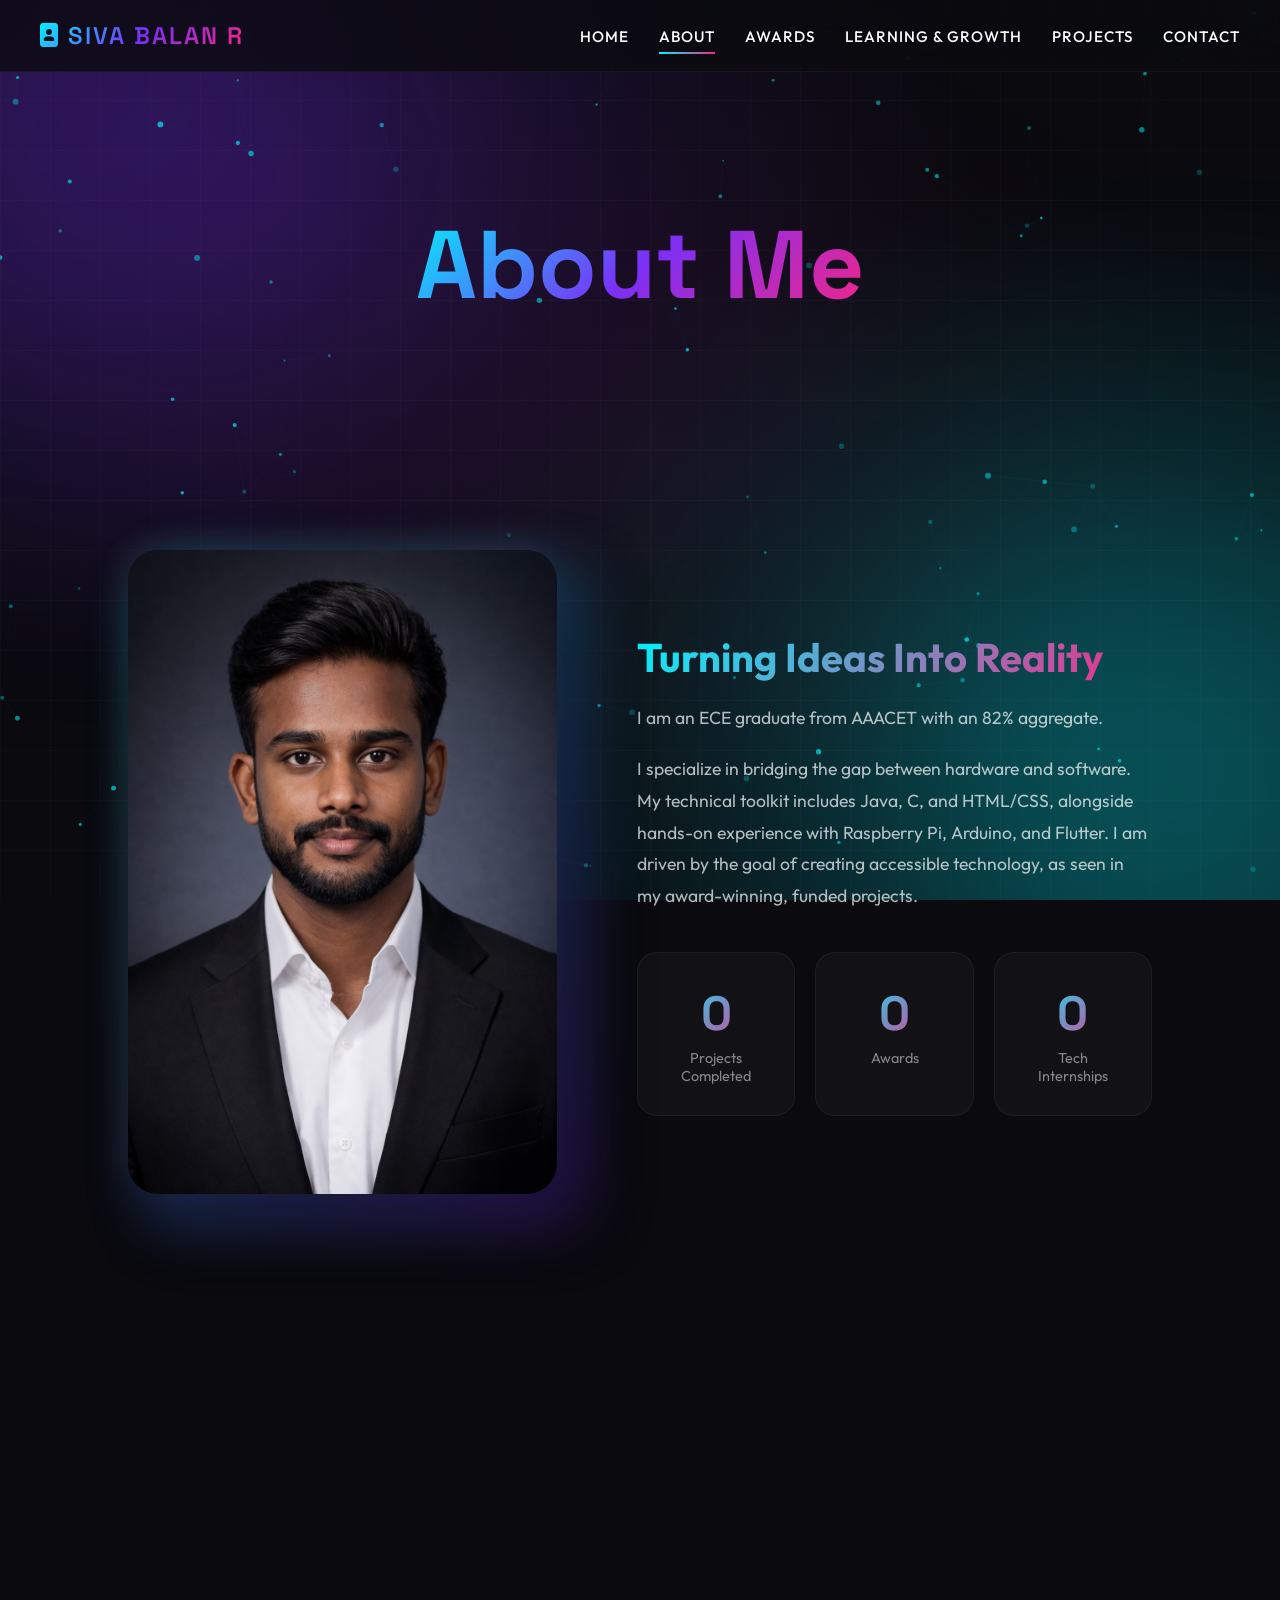
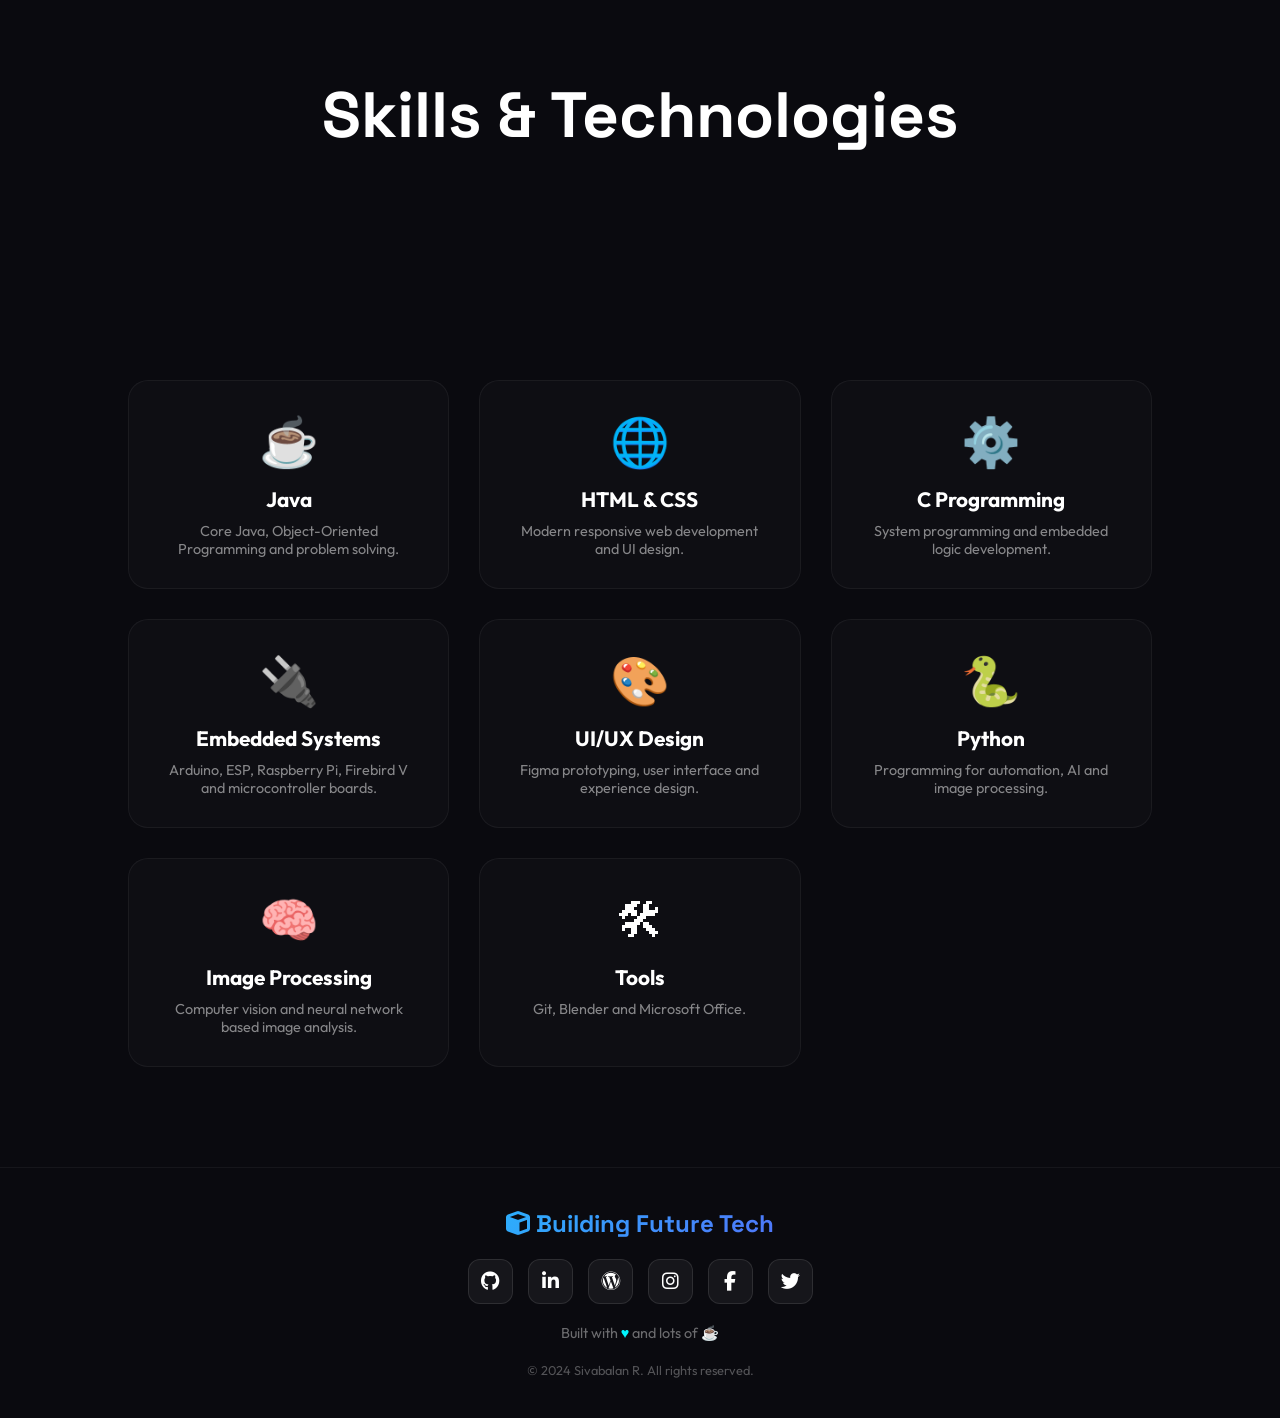
==== commit 79461e0d: "fourth commit" ====
--- a/about.html
+++ b/about.html
@@ -20,18 +20,28 @@
     </div>
 
     <header>
-        <div class="logo"><i class="fas fa-portrait"></i> Siva Balan R</div>
-        <nav>
-            <ul>
-                <li><a href="index.html">Home</a></li>
-                <li><a href="about.html" class="active">About</a></li>
-                <li><a href="Awards.html">Awards</a></li>
-                <li><a href="Course.html">Learning & Growth</a></li>
-                <li><a href="projects.html">Projects</a></li>
-                <li><a href="contact.html">Contact</a></li>
-            </ul>
-        </nav>
-    </header>
+
+    <div class="logo">
+        <i class="fas fa-portrait"></i> SIVA BALAN R
+    </div>
+
+    <!-- HAMBURGER -->
+    <div class="hamburger" id="hamburger">
+        <i class="fas fa-bars"></i>
+    </div>
+
+    <nav id="navMenu">
+        <ul>
+            <li><a href="index.html" >Home</a></li>
+            <li><a href="about.html" class="active">About</a></li>
+            <li><a href="Awards.html">Awards</a></li>
+            <li><a href="Course.html">Learning & Growth</a></li>
+            <li><a href="projects.html">Projects</a></li>
+            <li><a href="contact.html">Contact</a></li>
+        </ul>
+    </nav>
+
+</header>
 
     <section class="page-title"><h1>About Me</h1></section>
 
@@ -180,6 +190,18 @@
 update(); this.unobserve(e[0].target); 
 }}).observe(counter.closest('.stat-item'));
         });
+
+        // Hamburger Menu Toggle
+        
+
+const hamburger = document.getElementById("hamburger");
+const navMenu = document.getElementById("navMenu");
+
+hamburger.addEventListener("click", () => {
+    navMenu.classList.toggle("active");
+});
+
+
     </script>
 </body>
 </html>
--- a/css/Style.css
+++ b/css/Style.css
@@ -1326,28 +1326,92 @@
 .carousel-btn.next {
     right: 10px;
 }
-/* Header adjustments for mobile */
-@media (max-width: 768px) {
-    header {
-        display: flex;
-        flex-direction: column;
-        align-items: center;
-        padding: 10px 20px;
-    }
-
-    header .logo {
-        font-size: 1.5rem; /* smaller logo text */
-        margin-bottom: 10px;
-    }
-
-    header nav ul {
-        flex-direction: column;
-        gap: 10px; /* spacing between links */
-        align-items: center;
-    }
-
-    header nav ul li a {
-        font-size: 1rem; /* smaller links */
-        padding: 5px 10px;
-    }
-}
+/* Hamburg functions */
+
+/* NAVBAR */
+.navbar{
+    display:flex;
+    justify-content:space-between;
+    align-items:center;
+    padding:15px 40px;
+}
+
+/* Logo */
+.logo{
+    font-size:24px;
+    font-weight:600;
+}
+
+/* Nav links */
+.nav-links{
+    display:flex;
+    list-style:none;
+    gap:30px;
+}
+
+.nav-links a{
+    text-decoration:none;
+    color:white;
+}
+
+/* Hamburger hidden in desktop */
+/* HEADER */
+header{
+    display:flex;
+    justify-content:space-between;
+    align-items:center;
+    padding:20px 40px;
+}
+
+/* NAV MENU */
+nav ul{
+    display:flex;
+    gap:30px;
+    list-style:none;
+}
+
+nav ul li a{
+    text-decoration:none;
+    color:white;
+    font-weight:500;
+}
+
+/* HAMBURGER */
+.hamburger{
+    display:none;
+    font-size:24px;
+    cursor:pointer;
+}
+
+/* MOBILE */
+@media (max-width:768px){
+
+nav{
+    position:absolute;
+    top:70px;
+    right:0;
+    width:100%;
+    background:#0b0b0b;
+    display:none;
+}
+
+nav ul{
+    flex-direction:column;
+    text-align:center;
+}
+
+nav ul li{
+    padding:15px 0;
+}
+
+/* show menu */
+nav.active{
+    display:block;
+}
+
+/* show hamburger */
+.hamburger{
+    display:block;
+}
+
+}
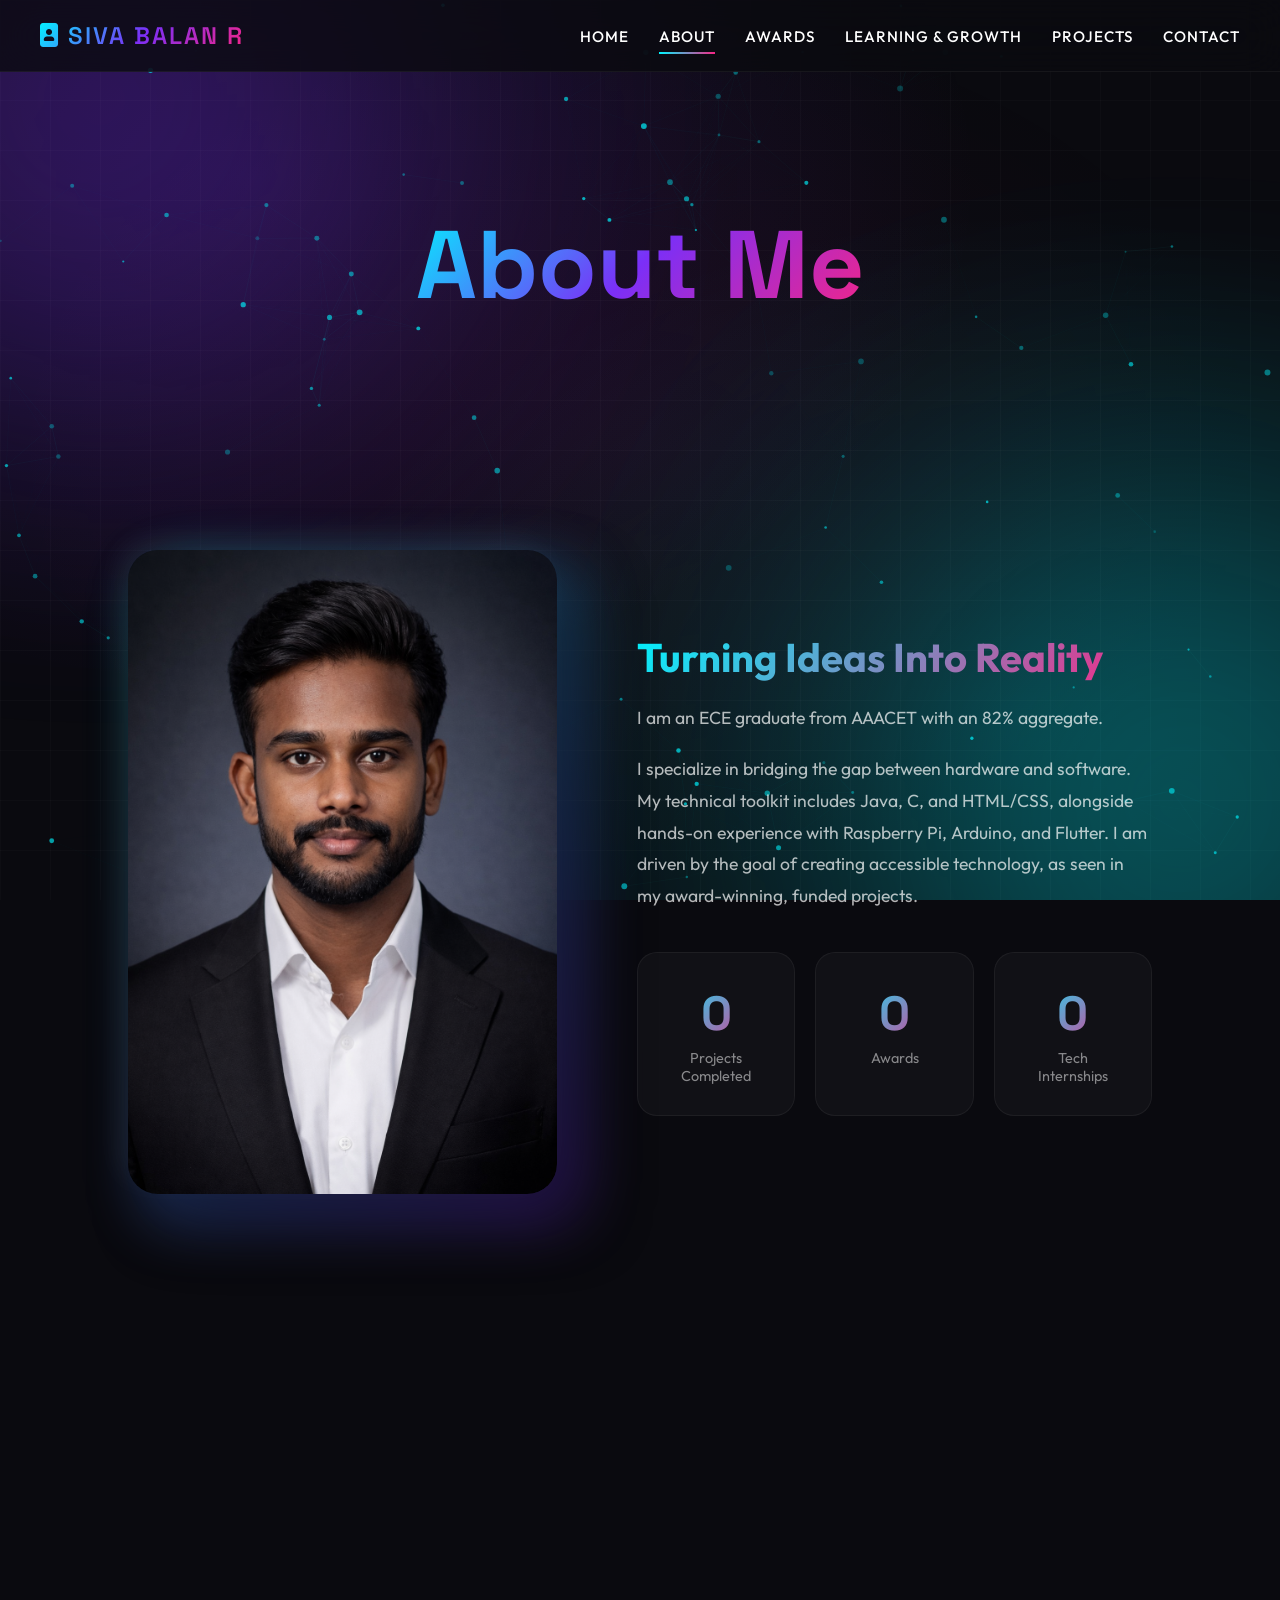
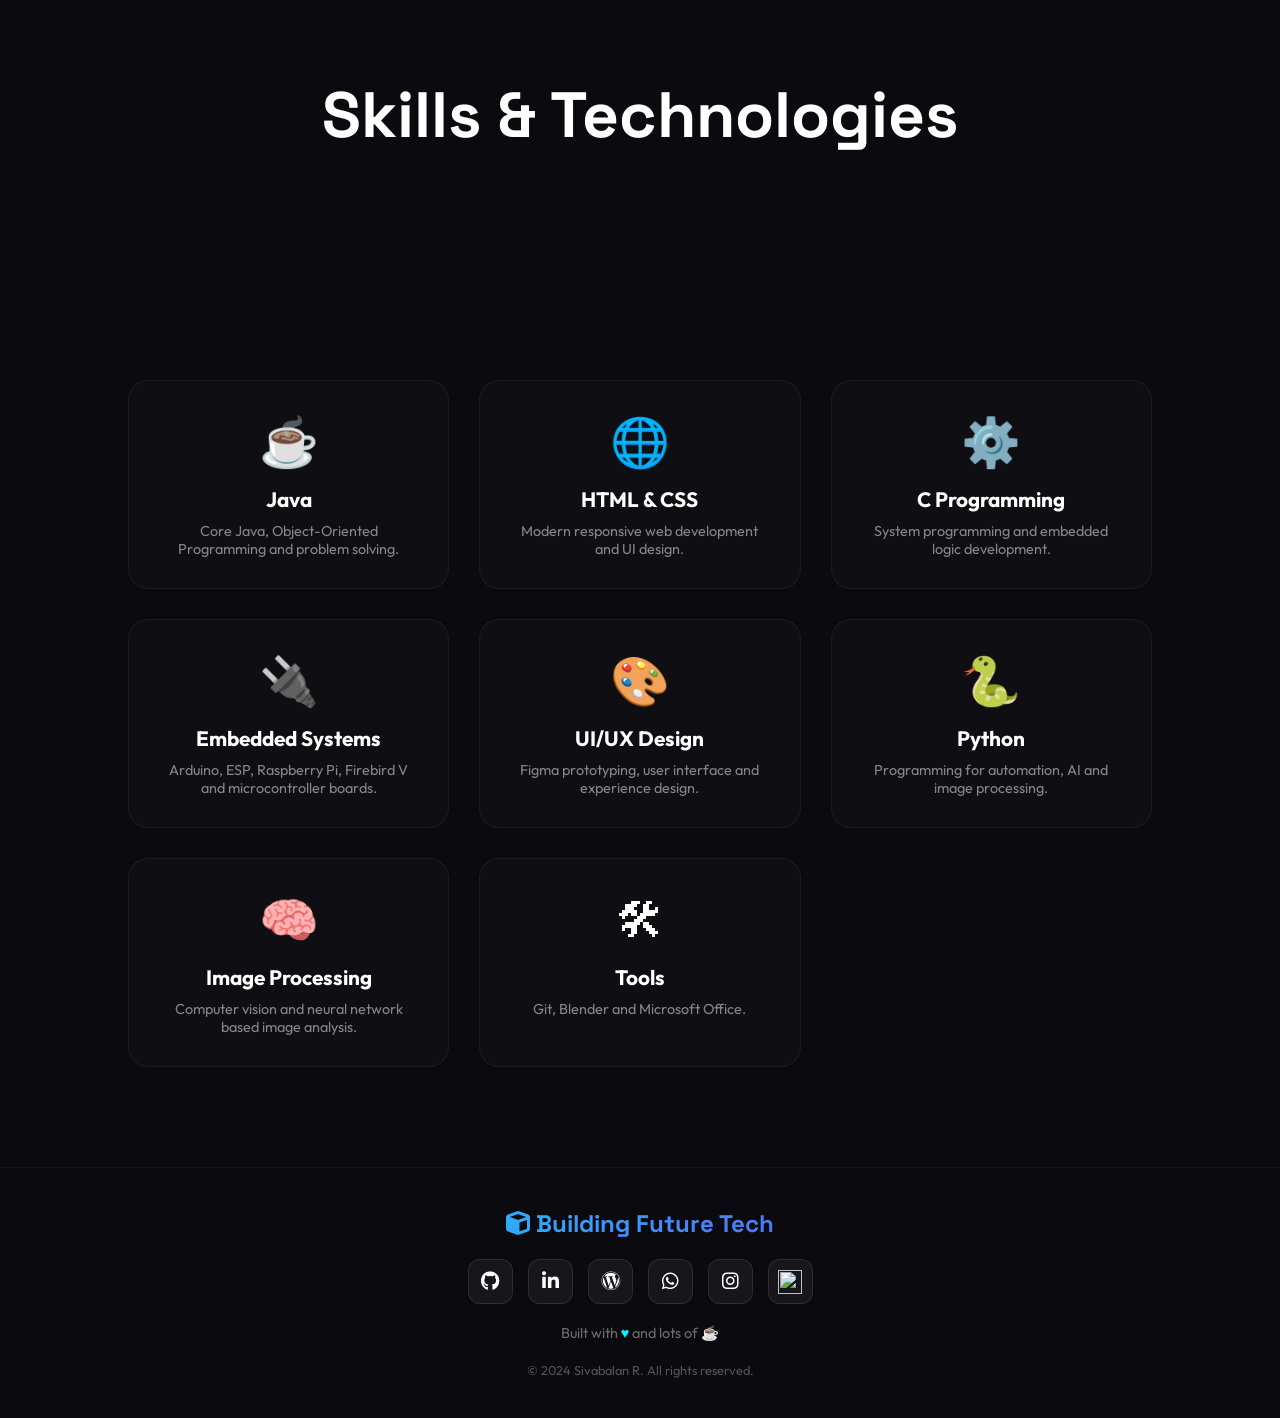
==== commit 5ab42a98: "fourth commit" ====
--- a/about.html
+++ b/about.html
@@ -8,6 +8,7 @@
     <link href="https://fonts.googleapis.com/css2?family=Outfit:wght@300;400;500;600;700;800&family=Space+Grotesk:wght@300;400;500;600;700&display=swap" rel="stylesheet">
     <link rel="stylesheet" href="https://cdnjs.cloudflare.com/ajax/libs/font-awesome/6.4.0/css/all.min.css">
     <link rel="stylesheet" href="css/Style.css">
+    
     <link href="images/briefcase.png" rel="apple-touch-icon">
 </head>
 <body>
@@ -134,17 +135,21 @@
               <i class="fab fa-wordpress"></i>
             </a>
 
+            <a href="https://wa.me/916379826398"  target="_blank" rel="noopener noreferrer" class="social-link">
+                <i class="fab fa-whatsapp"></i>
+            </a>
+
             <a href="https://www.instagram.com/ps_devils_king_0_0_1/" target="_blank" rel="noopener noreferrer" class="social-link">
                 <i class="fab fa-instagram"></i>
             </a>
 
-            <a href="https://www.facebook.com/Sivabalan001/" target="_blank" rel="noopener noreferrer" class="social-link">
-                <i class="fab fa-facebook-f"></i>
-            </a>
-
-            <a href="https://x.com/SivaBal77490741" target="_blank" rel="noopener noreferrer" class="social-link">
-                <i class="fab fa-twitter"></i>
-            </a>
+            
+
+            <a href="https://leetcode.com/u/2NtmFnZ7SL/" target="_blank" rel="noopener noreferrer" class="social-link">
+                <img src="https://cdn.simpleicons.org/leetcode/white" width="24" height="24">
+            </a>
+
+            
         </div>
         <div class="footer-tagline"><p>Built with <span>♥</span> and lots of <span>☕</span></p></div>
         <div class="footer-credit"><p>© 2024 Sivabalan R. All rights reserved.</p></div>
--- a/css/Style.css
+++ b/css/Style.css
@@ -908,7 +908,18 @@
     gap: 80px;
     width: 100%;
 }
-
+/* newely added */
+.contact-link{
+text-decoration:none;
+color:inherit;
+display:block;
+}
+
+.contact-link:hover .contact-method{
+transform:translateY(-3px);
+transition:0.3s;
+}
+/*  */
 .contact-info h2 {
     font-family: 'Space Grotesk', sans-serif;
     font-size: 3rem;
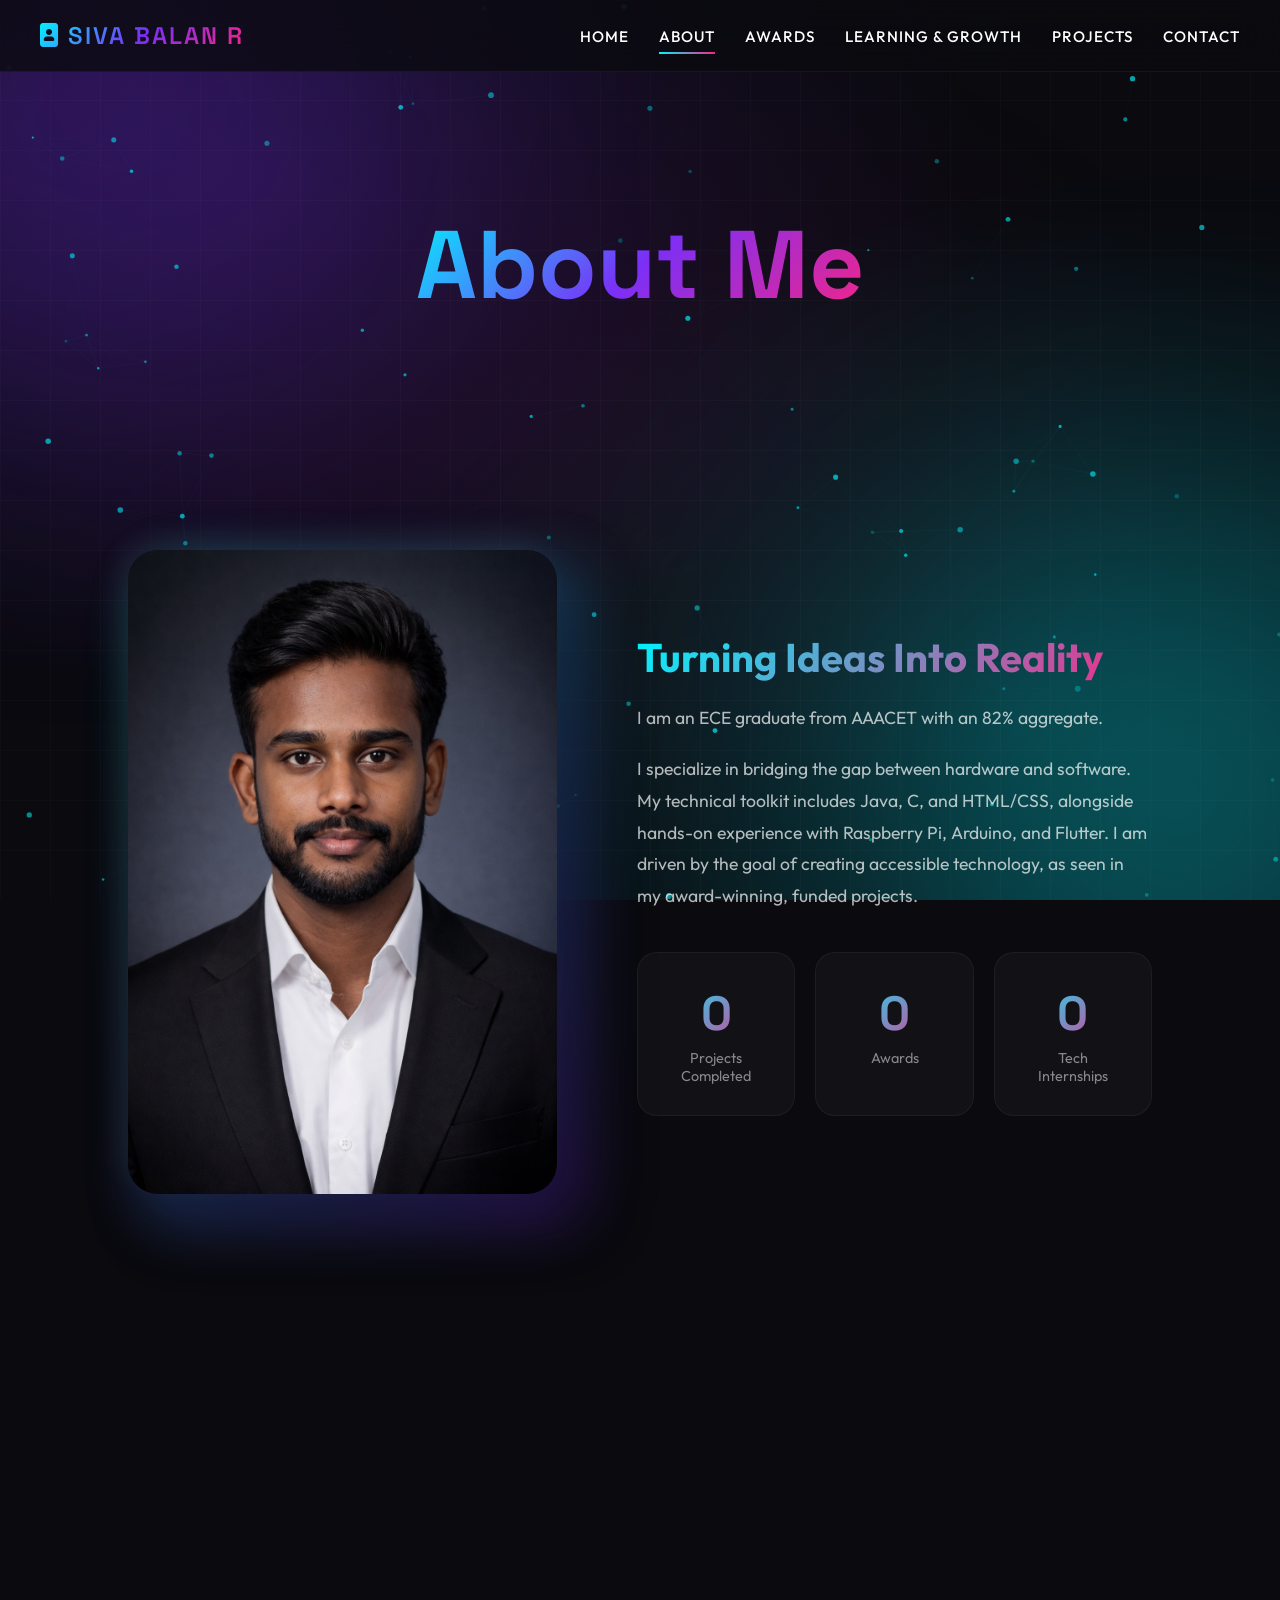
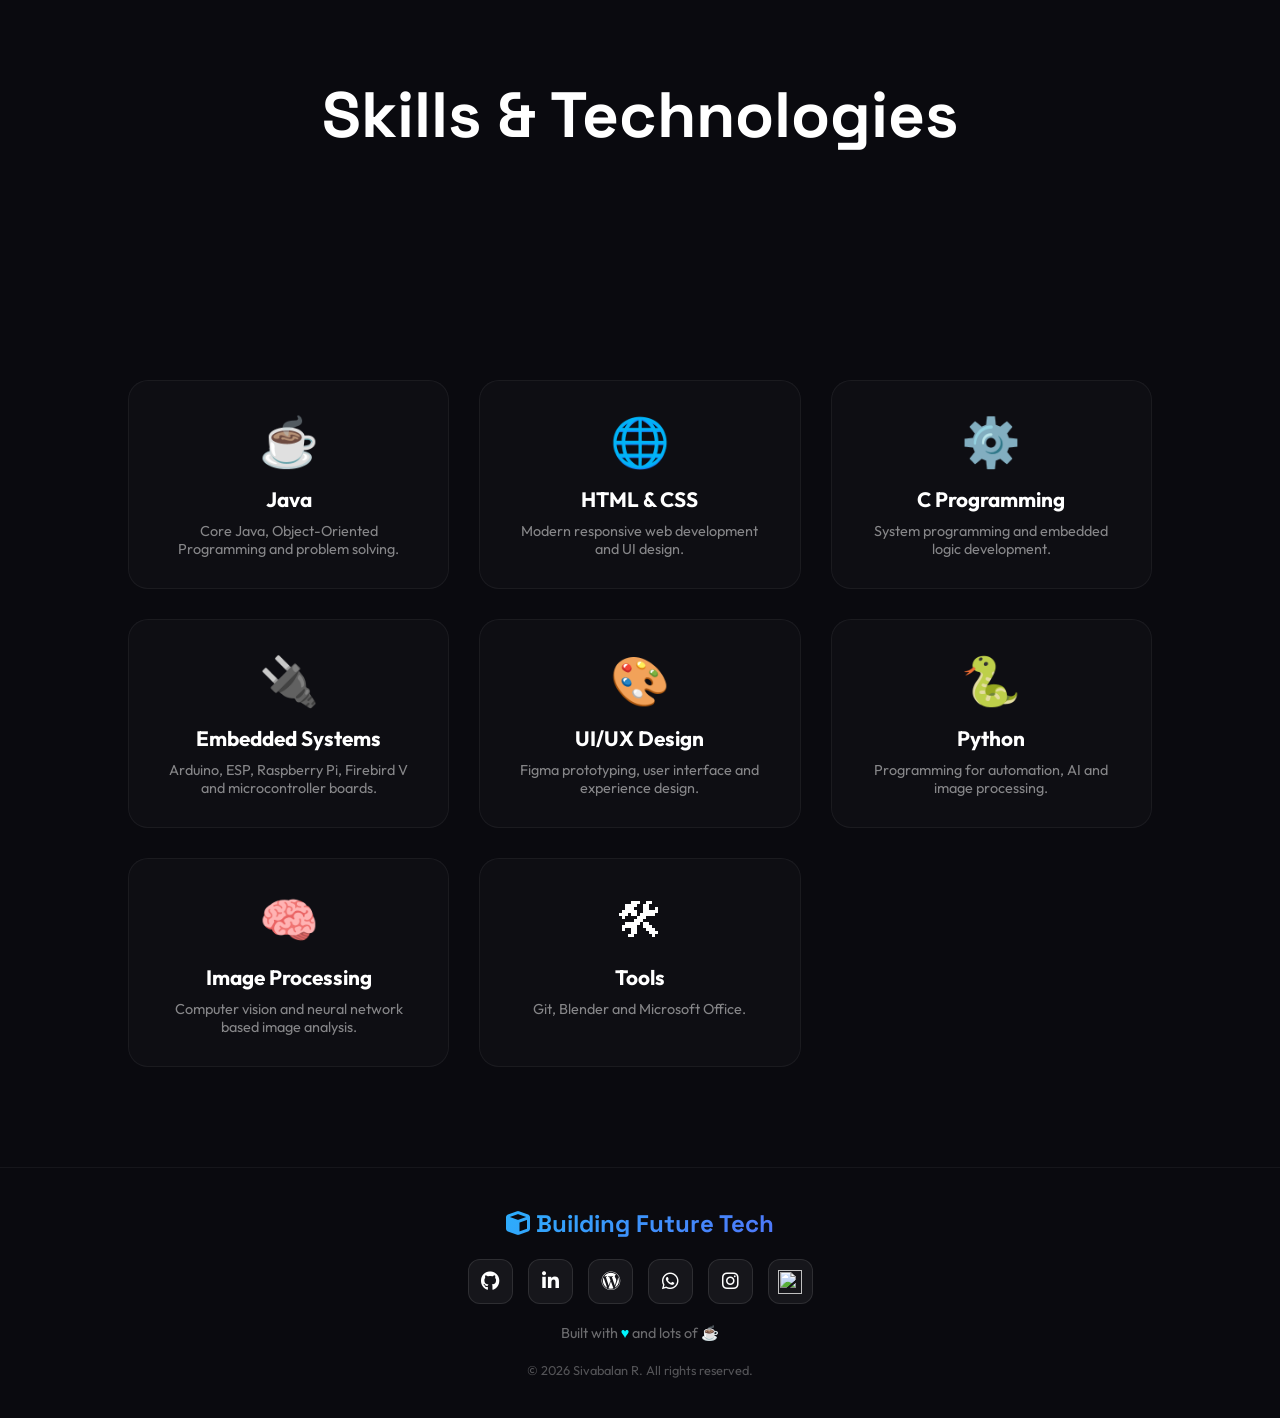
==== commit 7713a93a: "fifth commit" ====
--- a/about.html
+++ b/about.html
@@ -152,7 +152,7 @@
             
         </div>
         <div class="footer-tagline"><p>Built with <span>♥</span> and lots of <span>☕</span></p></div>
-        <div class="footer-credit"><p>© 2024 Sivabalan R. All rights reserved.</p></div>
+        <div class="footer-credit"><p>© 2026 Sivabalan R. All rights reserved.</p></div>
     </footer>
 
     <script>
